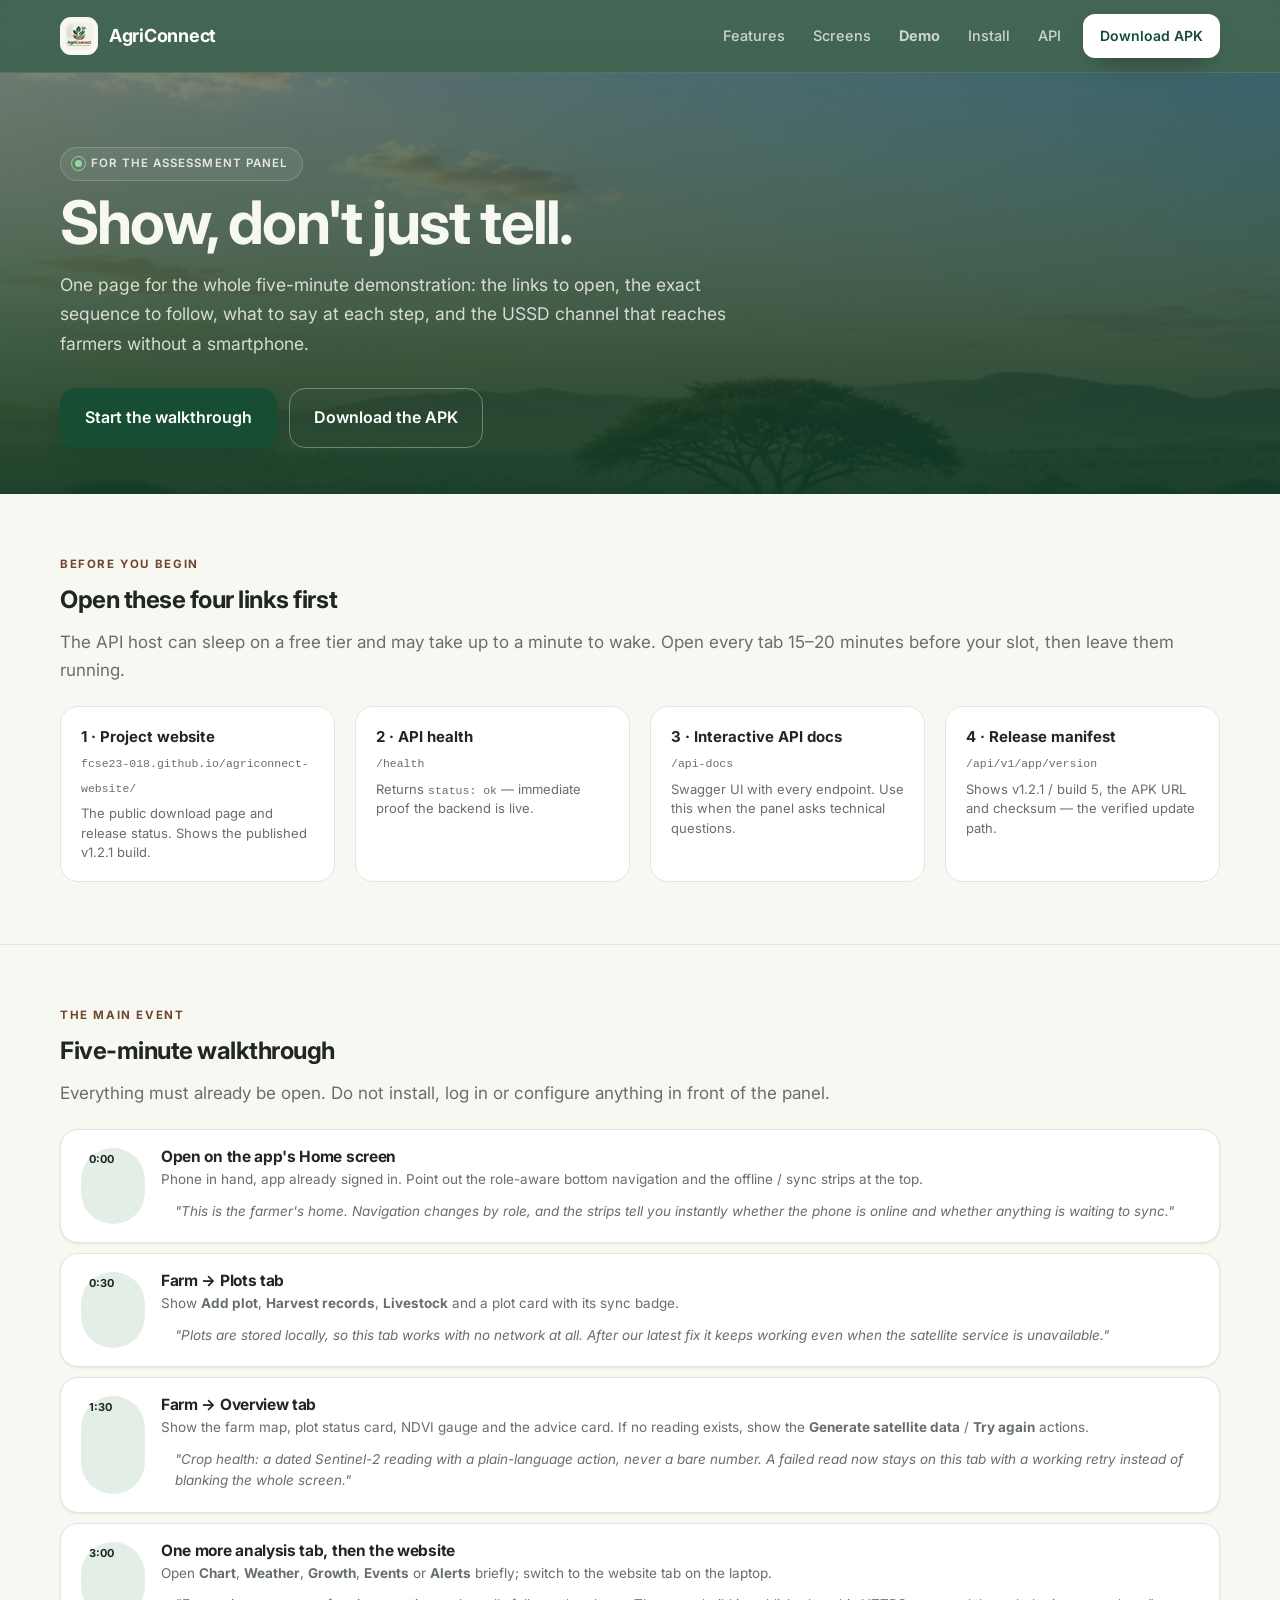
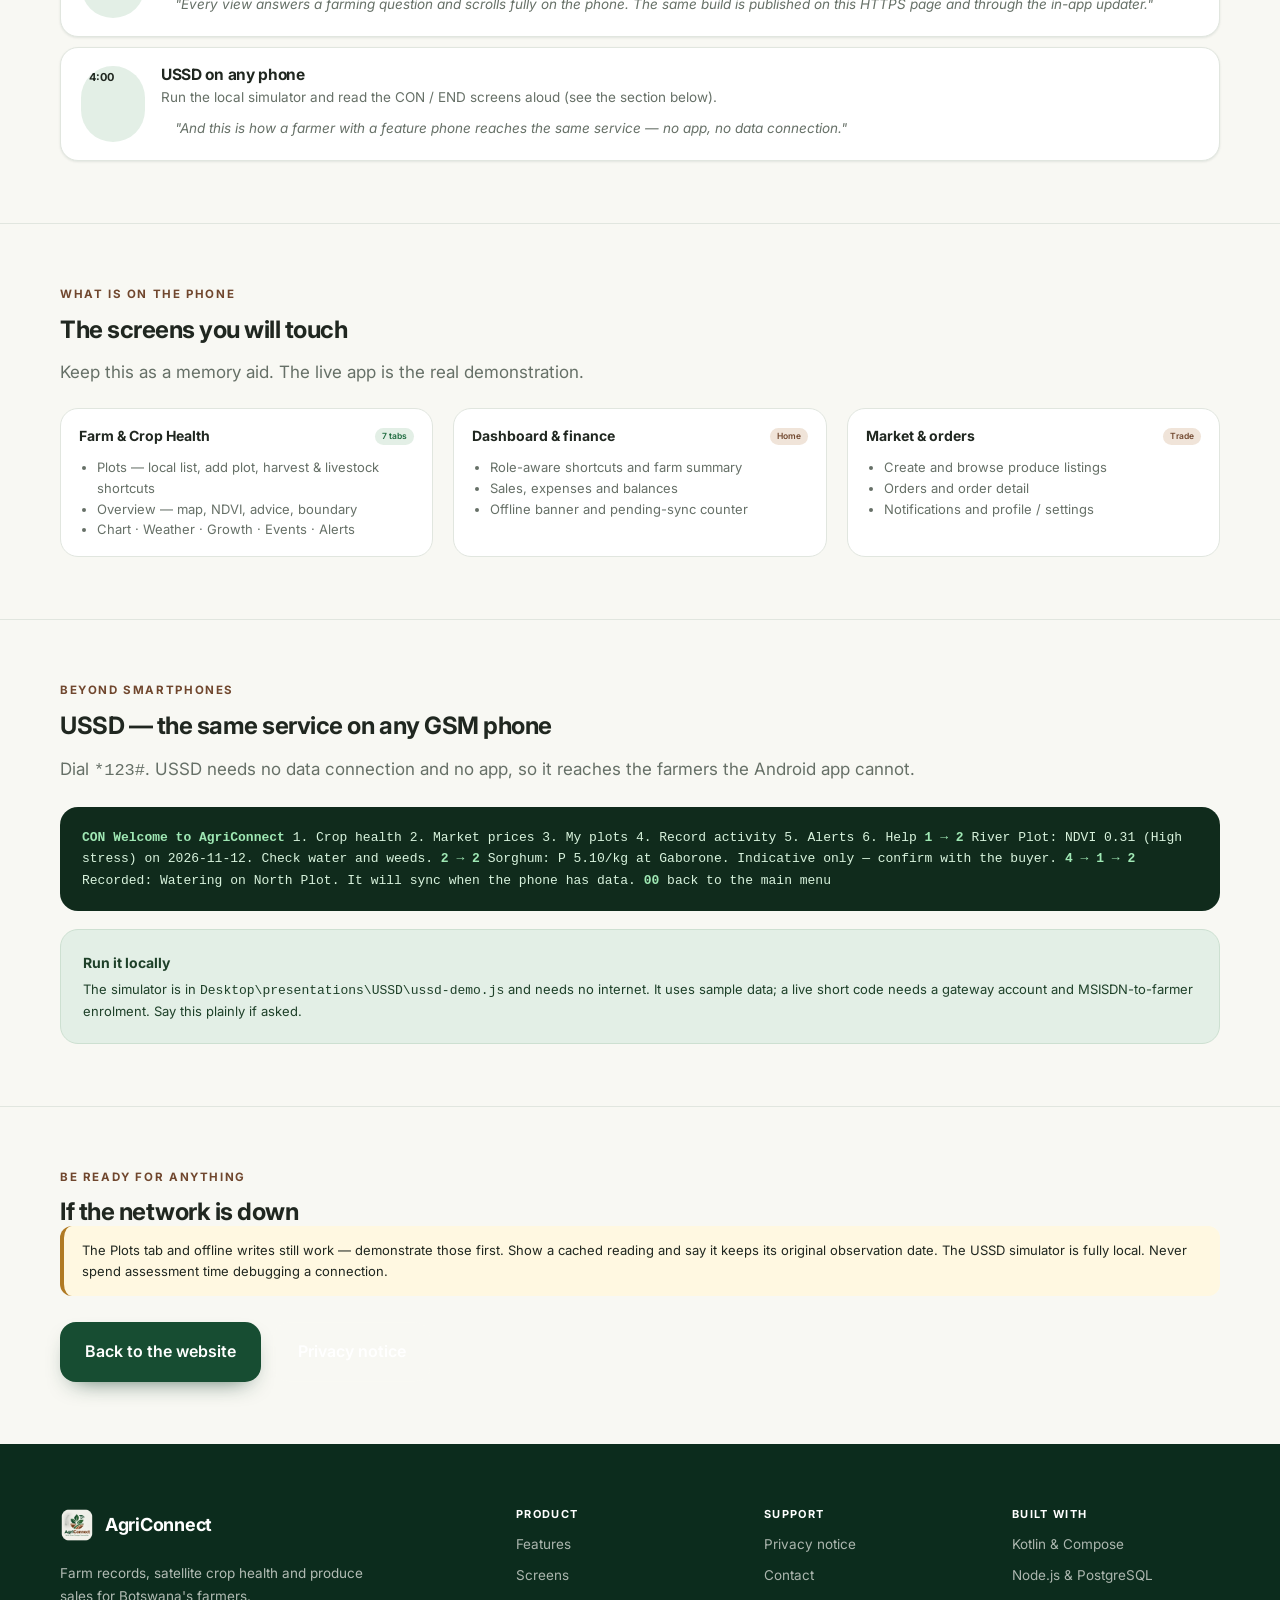
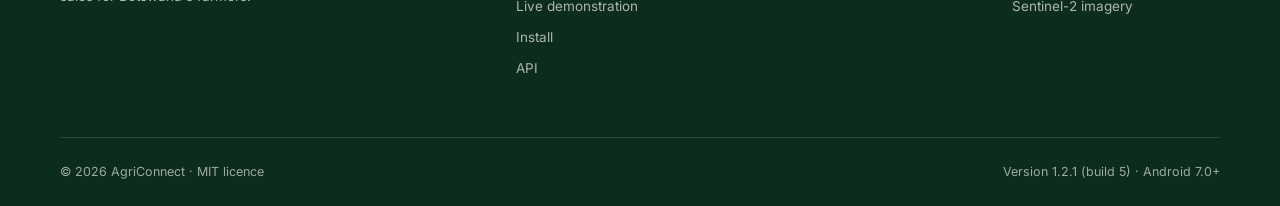
==== demo.html @ a0be6911 "Add scripted live demonstration page and link it from the site" ====
<!DOCTYPE html>
<html lang="en">
<head>
<meta charset="utf-8" />
<meta name="viewport" content="width=device-width, initial-scale=1" />
<title>AgriConnect — Live demonstration guide</title>
<meta name="description" content="A five-minute, scripted demonstration of AgriConnect: the Android app, the live API and the USSD channel for feature phones." />
<meta name="theme-color" content="#174D32" />
<meta name="color-scheme" content="light" />
<link rel="icon" href="assets/logo-mark.png" sizes="any" />
<link rel="apple-touch-icon" href="assets/logo-mark.png" />
<link rel="preconnect" href="https://fonts.googleapis.com" />
<link rel="preconnect" href="https://fonts.gstatic.com" crossorigin />
<link href="https://fonts.googleapis.com/css2?family=Inter:wght@400;500;600;700;800&display=swap" rel="stylesheet" />
<link rel="stylesheet" href="styles.css" />
<style>
  .demo-hero { padding: 74px 0 46px; position: relative; isolation: isolate; overflow: hidden; background: var(--deep); color: var(--warm); }
  .demo-hero::before { content:""; position:absolute; inset:0; z-index:-1; background: linear-gradient(180deg, rgba(11,38,25,.55), rgba(16,59,39,.94)), url("assets/auth-background.jpg") center 30% / cover no-repeat; }
  .demo-hero h1 { font-size: clamp(38px, 6vw, 60px); line-height: 1.05; letter-spacing: -.03em; margin: 10px 0 16px; color: var(--warm); }
  .demo-hero .lead { max-width: 720px; }
  .section { padding: 62px 0; }
  .section + .section { border-top: 1px solid var(--border); }
  .time { display:inline-block; min-width:64px; padding:3px 8px; border-radius:var(--pill); background:var(--green-container); color:var(--primary); font-size:11px; font-weight:700; }
  .demo-link { display:block; padding:18px 20px; border:1px solid var(--border); border-radius:18px; background:#fff; text-decoration:none; color:inherit; }
  .demo-link:hover { border-color:var(--primary); box-shadow:var(--shadow-card); }
  .demo-link strong { display:block; font-size:15px; color:var(--primary); }
  .demo-link code { font-size:11.5px; color:var(--muted); word-break:break-all; }
  .demo-link span { display:block; margin-top:6px; color:var(--muted); font-size:13px; line-height:1.5; }
  .phone-note { border:1px solid var(--border); border-radius:18px; background:#fff; padding:16px 18px; }
  .phone-note .top { display:flex; align-items:center; justify-content:space-between; gap:8px; margin-bottom:10px; }
  .phone-note .top strong { font-size:14px; }
  .phone-note ul { margin:0; padding-left:18px; color:var(--muted); font-size:13px; line-height:1.6; }
  .ussd { background:#102b1c; color:#d8f3dd; border-radius:18px; padding:20px 22px; font-family:ui-monospace,Consolas,monospace; font-size:13px; line-height:1.65; overflow-x:auto; }
  .ussd b { color:#9fe8b4; }
  .say { border-left:3px solid var(--primary); padding:2px 0 2px 14px; margin-top:8px; color:var(--muted); font-size:13.5px; font-style:italic; line-height:1.6; }
  .warn { border-left:4px solid var(--warning); background:#fff8e1; padding:14px 18px; border-radius:12px; font-size:13px; line-height:1.6; }
  @media (max-width: 760px) { .demo-hero { padding:48px 0 30px; } .section { padding:44px 0; } }
</style>
</head>
<body>

<!-- Header --------------------------------------------------------- -->
<header class="site-header" id="top">
  <div class="wrap nav-inner">
    <a class="brand" href="index.html" aria-label="AgriConnect home">
      <img src="assets/logo-mark.png" alt="" width="38" height="38" />
      <span>AgriConnect</span>
    </a>
    <nav class="nav-links" aria-label="Primary">
      <a href="index.html#features">Features</a>
      <a href="index.html#screens">Screens</a>
      <a href="demo.html" aria-current="page"><strong>Demo</strong></a>
      <a href="index.html#install">Install</a>
      <a href="index.html#api">API</a>
    </nav>
    <a class="btn btn-light btn-sm" href="assets/agriConnect-1.2.1.apk" download>Download APK</a>
  </div>
</header>

<main>
<!-- Hero ----------------------------------------------------------- -->
<section class="demo-hero">
  <div class="wrap">
    <p class="eyebrow"><span class="pulse-dot"></span> For the assessment panel</p>
    <h1>Show, don't just tell.</h1>
    <p class="lead">One page for the whole five-minute demonstration: the links to open, the exact
       sequence to follow, what to say at each step, and the USSD channel that reaches farmers
       without a smartphone.</p>
    <div class="hero-actions">
      <a class="btn btn-primary btn-lg" href="#walkthrough">Start the walkthrough</a>
      <a class="btn btn-ghost btn-lg" href="assets/agriConnect-1.2.1.apk" download>Download the APK</a>
    </div>
  </div>
</section>

<!-- Links ---------------------------------------------------------- -->
<section class="section" id="links">
  <div class="wrap">
    <p class="kicker">Before you begin</p>
    <h2>Open these four links first</h2>
    <p class="section-lead">The API host can sleep on a free tier and may take up to a minute to
       wake. Open every tab 15–20 minutes before your slot, then leave them running.</p>
    <div class="grid grid-3" style="grid-template-columns:repeat(auto-fit,minmax(240px,1fr));margin-top:22px">
      <a class="demo-link" href="index.html">
        <strong>1 · Project website</strong>
        <code>fcse23-018.github.io/agriconnect-website/</code>
        <span>The public download page and release status. Shows the published v1.2.1 build.</span>
      </a>
      <a class="demo-link" href="https://agriconnect-api-f55x.onrender.com/health" target="_blank" rel="noopener">
        <strong>2 · API health</strong>
        <code>/health</code>
        <span>Returns <code>status: ok</code> — immediate proof the backend is live.</span>
      </a>
      <a class="demo-link" href="https://agriconnect-api-f55x.onrender.com/api-docs" target="_blank" rel="noopener">
        <strong>3 · Interactive API docs</strong>
        <code>/api-docs</code>
        <span>Swagger UI with every endpoint. Use this when the panel asks technical questions.</span>
      </a>
      <a class="demo-link" href="https://agriconnect-api-f55x.onrender.com/api/v1/app/version" target="_blank" rel="noopener">
        <strong>4 · Release manifest</strong>
        <code>/api/v1/app/version</code>
        <span>Shows v1.2.1 / build 5, the APK URL and checksum — the verified update path.</span>
      </a>
    </div>
  </div>
</section>

<!-- Walkthrough ---------------------------------------------------- -->
<section class="section" id="walkthrough">
  <div class="wrap">
    <p class="kicker">The main event</p>
    <h2>Five-minute walkthrough</h2>
    <p class="section-lead">Everything must already be open. Do not install, log in or configure
       anything in front of the panel.</p>
    <ol class="steps" style="margin-top:22px">
      <li><span class="time">0:00</span>
        <div><h3>Open on the app's Home screen</h3>
          <p>Phone in hand, app already signed in. Point out the role-aware bottom navigation and the offline / sync strips at the top.</p>
          <div class="say">"This is the farmer's home. Navigation changes by role, and the strips tell you instantly whether the phone is online and whether anything is waiting to sync."</div>
        </div>
      </li>
      <li><span class="time">0:30</span>
        <div><h3>Farm → Plots tab</h3>
          <p>Show <b>Add plot</b>, <b>Harvest records</b>, <b>Livestock</b> and a plot card with its sync badge.</p>
          <div class="say">"Plots are stored locally, so this tab works with no network at all. After our latest fix it keeps working even when the satellite service is unavailable."</div>
        </div>
      </li>
      <li><span class="time">1:30</span>
        <div><h3>Farm → Overview tab</h3>
          <p>Show the farm map, plot status card, NDVI gauge and the advice card. If no reading exists, show the <b>Generate satellite data</b> / <b>Try again</b> actions.</p>
          <div class="say">"Crop health: a dated Sentinel-2 reading with a plain-language action, never a bare number. A failed read now stays on this tab with a working retry instead of blanking the whole screen."</div>
        </div>
      </li>
      <li><span class="time">3:00</span>
        <div><h3>One more analysis tab, then the website</h3>
          <p>Open <b>Chart</b>, <b>Weather</b>, <b>Growth</b>, <b>Events</b> or <b>Alerts</b> briefly; switch to the website tab on the laptop.</p>
          <div class="say">"Every view answers a farming question and scrolls fully on the phone. The same build is published on this HTTPS page and through the in-app updater."</div>
        </div>
      </li>
      <li><span class="time">4:00</span>
        <div><h3>USSD on any phone</h3>
          <p>Run the local simulator and read the CON / END screens aloud (see the section below).</p>
          <div class="say">"And this is how a farmer with a feature phone reaches the same service — no app, no data connection."</div>
        </div>
      </li>
    </ol>
  </div>
</section>

<!-- Screens -------------------------------------------------------- -->
<section class="section" id="screens">
  <div class="wrap">
    <p class="kicker">What is on the phone</p>
    <h2>The screens you will touch</h2>
    <p class="section-lead">Keep this as a memory aid. The live app is the real demonstration.</p>
    <div class="grid grid-3" style="margin-top:22px">
      <div class="phone-note">
        <div class="top"><strong>Farm &amp; Crop Health</strong><span class="pill pill-good">7 tabs</span></div>
        <ul><li>Plots — local list, add plot, harvest &amp; livestock shortcuts</li><li>Overview — map, NDVI, advice, boundary</li><li>Chart · Weather · Growth · Events · Alerts</li></ul>
      </div>
      <div class="phone-note">
        <div class="top"><strong>Dashboard &amp; finance</strong><span class="pill pill-soft">Home</span></div>
        <ul><li>Role-aware shortcuts and farm summary</li><li>Sales, expenses and balances</li><li>Offline banner and pending-sync counter</li></ul>
      </div>
      <div class="phone-note">
        <div class="top"><strong>Market &amp; orders</strong><span class="pill pill-soft">Trade</span></div>
        <ul><li>Create and browse produce listings</li><li>Orders and order detail</li><li>Notifications and profile / settings</li></ul>
      </div>
    </div>
  </div>
</section>

<!-- USSD ----------------------------------------------------------- -->
<section class="section" id="ussd">
  <div class="wrap">
    <p class="kicker">Beyond smartphones</p>
    <h2>USSD — the same service on any GSM phone</h2>
    <p class="section-lead">Dial <code>*123#</code>. USSD needs no data connection and no app, so it
       reaches the farmers the Android app cannot.</p>
    <div class="ussd" style="margin-top:22px">
<b>CON Welcome to AgriConnect</b>
1. Crop health
2. Market prices
3. My plots
4. Record activity
5. Alerts
6. Help

<b>1 → 2</b>   River Plot: NDVI 0.31 (High stress) on 2026-11-12. Check water and weeds.
<b>2 → 2</b>   Sorghum: P 5.10/kg at Gaborone. Indicative only — confirm with the buyer.
<b>4 → 1 → 2</b> Recorded: Watering on North Plot. It will sync when the phone has data.
<b>00</b>      back to the main menu
    </div>
    <div class="notice" style="margin-top:18px">
      <div><strong>Run it locally</strong>
        <p>The simulator is in <code>Desktop\presentations\USSD\ussd-demo.js</code> and needs no
           internet. It uses sample data; a live short code needs a gateway account and
           MSISDN-to-farmer enrolment. Say this plainly if asked.</p>
      </div>
    </div>
  </div>
</section>

<!-- Fallback ------------------------------------------------------- -->
<section class="section" id="fallback">
  <div class="wrap">
    <p class="kicker">Be ready for anything</p>
    <h2>If the network is down</h2>
    <div class="warn">
      The Plots tab and offline writes still work — demonstrate those first. Show a cached reading
      and say it keeps its original observation date. The USSD simulator is fully local. Never spend
      assessment time debugging a connection.
    </div>
    <div class="hero-actions" style="margin-top:26px">
      <a class="btn btn-primary btn-lg" href="index.html">Back to the website</a>
      <a class="btn btn-ghost btn-lg" href="privacy.html">Privacy notice</a>
    </div>
  </div>
</section>
</main>

<!-- Footer --------------------------------------------------------- -->
<footer class="site-footer" id="footer">
  <div class="wrap footer-grid">
    <div class="footer-brand">
      <a class="brand" href="index.html">
        <img src="assets/logo-mark.png" alt="" width="40" height="40" />
        <span>AgriConnect</span>
      </a>
      <p>Farm records, satellite crop health and produce sales for Botswana's farmers.</p>
    </div>
    <div class="footer-col">
      <h3>Product</h3>
      <a href="index.html#features">Features</a>
      <a href="index.html#screens">Screens</a>
      <a href="demo.html">Live demonstration</a>
      <a href="index.html#install">Install</a>
      <a href="index.html#api">API</a>
    </div>
    <div class="footer-col">
      <h3>Support</h3>
      <a href="privacy.html">Privacy notice</a>
      <a href="mailto:privacy@agriconnect.bw">Contact</a>
    </div>
    <div class="footer-col">
      <h3>Built with</h3>
      <span>Kotlin &amp; Compose</span>
      <span>Node.js &amp; PostgreSQL</span>
      <span>Sentinel-2 imagery</span>
    </div>
  </div>
  <div class="wrap footer-base">
    <p>© <span data-year>2026</span> AgriConnect · MIT licence</p>
    <p>Version 1.2.1 (build 5) · Android 7.0+</p>
  </div>
</footer>

<script src="script.js" defer></script>
</body>
</html>
---- styles.css ----
/* ==========================================================================
   AgriConnect — download site
   Design tokens are taken verbatim from the app's design system:
   docs/01-DESIGN-SYSTEM.md + android/app/src/main/java/bw/agriconnect/ui/theme
   ========================================================================== */

:root {
  /* Core palette */
  --forest: #174D32;
  --deep: #103B27;
  --agri: #3F7852;
  --soil: #A66A3F;
  --dark-brown: #70472E;
  --warm: #F8F8F3;
  --white: #FFFFFF;
  --text: #202720;
  --muted: #667067;
  --border: #E1E6DF;

  /* Extended semantic tokens */
  --green-container: #E3EFE6;
  --brown-container: #F0E4D9;
  --success: #2E7D4F;
  --warning: #B07A24;
  --error: #B3261E;
  --info: #2A5C8A;
  --disabled-bg: #EDF1EC;
  --disabled-text: #A3ACA4;

  /* Shape */
  --r-xs: 6px;
  --r-sm: 10px;
  --r-md: 14px;
  --r-lg: 20px;
  --r-xl: 28px;
  --pill: 999px;

  /* Elevation */
  --shadow-card: 0 1px 3px rgba(16, 59, 39, .06), 0 1px 2px rgba(16, 59, 39, .04);
  --shadow-lift: 0 18px 34px -22px rgba(16, 59, 39, .38);

  --font: 'Inter', -apple-system, BlinkMacSystemFont, 'Segoe UI', Roboto, Helvetica, Arial, sans-serif;
  --wrap: 1160px;
}

* { box-sizing: border-box; }

html {
  scroll-behavior: smooth;
  -webkit-text-size-adjust: 100%;
}

body {
  margin: 0;
  background: var(--warm);
  color: var(--text);
  font-family: var(--font);
  font-size: 16px;
  line-height: 1.55;
  font-feature-settings: "kern" 1;
  -webkit-font-smoothing: antialiased;
  overflow-x: hidden;
}

h1, h2, h3 { margin: 0; line-height: 1.15; letter-spacing: -.02em; }
p { margin: 0; }
img { display: block; max-width: 100%; }
a { color: var(--forest); }

[id] { scroll-margin-top: 92px; }

.wrap {
  width: min(100% - 40px, var(--wrap));
  margin-inline: auto;
}

.sprite { position: absolute; width: 0; height: 0; overflow: hidden; }

.i {
  width: 20px;
  height: 20px;
  flex: none;
  fill: none;
  stroke: currentColor;
  stroke-width: 1.8;
  stroke-linecap: round;
  stroke-linejoin: round;
}

.muted { color: var(--muted); }

/* --------------------------------------------------------------------------
   Buttons
   -------------------------------------------------------------------------- */
.btn {
  display: inline-flex;
  align-items: center;
  justify-content: center;
  gap: 10px;
  border: 1px solid transparent;
  border-radius: var(--r-md);
  font-family: inherit;
  font-weight: 600;
  font-size: 15px;
  line-height: 1.2;
  text-decoration: none;
  cursor: pointer;
  white-space: nowrap;
  transition: background .16s ease, border-color .16s ease, box-shadow .16s ease, transform .12s ease;
}
.btn:active { transform: translateY(1px); }
.btn:focus-visible { outline: 3px solid rgba(63, 120, 82, .45); outline-offset: 2px; }

.btn-sm { height: 44px; padding: 0 16px; font-size: 14px; border-radius: 12px; }
.btn-sm .i { width: 17px; height: 17px; }

.btn-lg { min-height: 60px; padding: 0 24px; border-radius: 16px; font-size: 16px; }

.btn-primary { background: var(--forest); color: #fff; box-shadow: 0 10px 24px -14px rgba(16, 59, 39, .9); }
.btn-primary:hover { background: var(--deep); }

.btn-light { background: #fff; color: var(--forest); box-shadow: 0 12px 26px -14px rgba(0, 0, 0, .55); }
.btn-light:hover { background: var(--green-container); }

.btn-ghost { background: transparent; color: #fff; border-color: rgba(248, 248, 243, .34); }
.btn-ghost:hover { background: rgba(248, 248, 243, .1); border-color: rgba(248, 248, 243, .6); }

.btn-stack { display: flex; flex-direction: column; align-items: flex-start; gap: 1px; line-height: 1.2; text-align: left; }
.btn-stack small { font-size: 11.5px; font-weight: 500; opacity: .72; }

/* --------------------------------------------------------------------------
   Header
   -------------------------------------------------------------------------- */
.site-header {
  position: sticky;
  top: 0;
  z-index: 60;
  background: rgba(16, 59, 39, .78);
  border-bottom: 1px solid rgba(248, 248, 243, .1);
  backdrop-filter: blur(16px) saturate(150%);
  -webkit-backdrop-filter: blur(16px) saturate(150%);
  transition: background .2s ease, box-shadow .2s ease;
}
.site-header.scrolled {
  background: rgba(12, 44, 29, .97);
  box-shadow: 0 10px 30px -18px rgba(0, 0, 0, .7);
}

.nav-inner { display: flex; align-items: center; gap: 22px; height: 72px; }

.brand {
  display: inline-flex;
  align-items: center;
  gap: 11px;
  color: #fff;
  font-size: 18px;
  font-weight: 700;
  letter-spacing: -.015em;
  text-decoration: none;
}
.brand img {
  width: 38px;
  height: 38px;
  padding: 3px;
  border-radius: 11px;
  background: var(--warm);
  object-fit: contain;
}

.nav-links { display: flex; gap: 28px; margin-left: auto; }
.nav-links a {
  position: relative;
  color: rgba(248, 248, 243, .76);
  font-size: 14.5px;
  font-weight: 500;
  text-decoration: none;
  transition: color .15s ease;
}
.nav-links a:hover { color: #fff; }
.nav-links a::after {
  content: "";
  position: absolute;
  left: 0;
  right: 0;
  bottom: -7px;
  height: 2px;
  border-radius: 2px;
  background: #A7D8B4;
  transform: scaleX(0);
  transform-origin: left;
  transition: transform .22s ease;
}
.nav-links a:hover::after { transform: scaleX(1); }

/* --------------------------------------------------------------------------
   Hero
   -------------------------------------------------------------------------- */
.hero {
  position: relative;
  isolation: isolate;
  overflow: hidden;
  padding: 56px 0 0;
  background: var(--deep);
  color: var(--warm);
}
.hero-bg {
  position: absolute;
  inset: 0;
  z-index: -1;
  background:
    linear-gradient(180deg, rgba(11, 38, 25, .55) 0%, rgba(16, 59, 39, .9) 58%, #103B27 100%),
    radial-gradient(760px 460px at 82% 4%, rgba(63, 120, 82, .62), transparent 68%),
    url("assets/auth-background.jpg") center 30% / cover no-repeat;
}
.hero-bg::after {
  content: "";
  position: absolute;
  inset: 0;
  background: radial-gradient(900px 500px at 12% 90%, rgba(166, 106, 63, .2), transparent 62%);
}

.hero-grid {
  display: grid;
  grid-template-columns: 1.02fr .98fr;
  gap: 48px;
  align-items: center;
  padding: 24px 0 40px;
}

.eyebrow {
  display: inline-flex;
  align-items: center;
  gap: 9px;
  padding: 7px 14px;
  border: 1px solid rgba(248, 248, 243, .18);
  border-radius: var(--pill);
  background: rgba(248, 248, 243, .07);
  color: rgba(248, 248, 243, .88);
  font-size: 11.5px;
  font-weight: 600;
  letter-spacing: .09em;
  text-transform: uppercase;
}
.pulse-dot {
  position: relative;
  width: 7px;
  height: 7px;
  border-radius: 50%;
  background: #8FD8A3;
}
.pulse-dot::after {
  content: "";
  position: absolute;
  inset: -4px;
  border-radius: 50%;
  border: 1px solid #8FD8A3;
  animation: pulse 2.4s ease-out infinite;
}
@keyframes pulse {
  0% { transform: scale(.6); opacity: .9; }
  70% { transform: scale(1.5); opacity: 0; }
  100% { opacity: 0; }
}

.hero h1 {
  margin: 22px 0 20px;
  font-size: clamp(46px, 6.2vw, 82px);
  font-weight: 800;
  line-height: .98;
  letter-spacing: -.038em;
}
.hero h1 .accent {
  color: #EAF3E6;
  background-image: linear-gradient(transparent 70%, rgba(166, 106, 63, .8) 70%);
  background-repeat: no-repeat;
  background-size: 100% .52em;
  background-position: 0 88%;
  padding-right: 2px;
}

.lead {
  max-width: 46ch;
  color: rgba(248, 248, 243, .82);
  font-size: 17.5px;
  line-height: 1.68;
}

.hero-actions { display: flex; flex-wrap: wrap; gap: 12px; margin-top: 30px; }

.hero-meta {
  display: flex;
  flex-wrap: wrap;
  gap: 8px 22px;
  margin: 26px 0 0;
  padding: 0;
  list-style: none;
  font-size: 13.5px;
  color: rgba(248, 248, 243, .68);
}
.hero-meta li { display: inline-flex; align-items: center; gap: 7px; }
.hero-meta .i { width: 15px; height: 15px; color: #A7D8B4; stroke-width: 2.4; }

/* Hero phone + floating cards */
.hero-visual {
  position: relative;
  display: grid;
  place-items: center;
  min-height: 620px;
}
.halo {
  position: absolute;
  width: 540px;
  height: 540px;
  border-radius: 50%;
  background: radial-gradient(circle, rgba(120, 190, 145, .32), rgba(23, 77, 50, 0) 68%);
  filter: blur(4px);
}

.float-card {
  position: absolute;
  display: flex;
  align-items: center;
  gap: 10px;
  padding: 11px 14px;
  border: 1px solid rgba(248, 248, 243, .16);
  border-radius: 16px;
  background: rgba(248, 248, 243, .96);
  color: var(--text);
  box-shadow: 0 22px 40px -22px rgba(0, 0, 0, .7);
  animation: floatIn .9s .35s cubic-bezier(.2, .7, .3, 1) both;
}
.float-card strong { display: block; font-size: 12.5px; font-weight: 700; }
.float-card span:not(.fc-icon) { display: block; font-size: 10.5px; color: var(--muted); }
.fc-icon {
  display: grid;
  place-items: center;
  width: 32px;
  height: 32px;
  border-radius: 10px;
  background: var(--green-container);
  color: var(--forest);
}
.fc-icon.brown { background: var(--brown-container); color: var(--dark-brown); }
.fc-icon .i { width: 17px; height: 17px; }

.float-a { left: -44px; top: 150px; }
.float-b { right: -44px; bottom: 160px; }

@keyframes floatIn {
  from { opacity: 0; transform: translateY(14px) scale(.97); }
  to { opacity: 1; transform: none; }
}

/* Trust bar */
.trustbar {
  display: flex;
  flex-wrap: wrap;
  gap: 14px 40px;
  margin: 0;
  padding: 26px 0 34px;
  border-top: 1px solid rgba(248, 248, 243, .12);
  list-style: none;
  color: rgba(248, 248, 243, .72);
  font-size: 13.5px;
}
.trustbar li { display: inline-flex; align-items: center; gap: 9px; }
.trustbar .i { width: 17px; height: 17px; color: #9BCBAA; }

/* --------------------------------------------------------------------------
   Phone mockups
   -------------------------------------------------------------------------- */
.phone {
  position: relative;
  width: 302px;
  filter: drop-shadow(0 34px 54px rgba(3, 18, 11, .5));
  animation: floatIn 1s cubic-bezier(.2, .7, .3, 1) both;
}
.phone-hero { transform: rotate(-3deg); }

.phone-frame {
  padding: 9px;
  border: 1px solid rgba(248, 248, 243, .16);
  border-radius: 44px;
  background: linear-gradient(160deg, #16351F, #0A1D12);
}

.phone-screen {
  display: flex;
  flex-direction: column;
  height: 600px;
  overflow: hidden;
  border-radius: 36px;
  background: var(--warm);
  color: var(--text);
}

.sb {
  display: flex;
  align-items: center;
  justify-content: space-between;
  padding: 9px 16px 3px;
  font-size: 10.5px;
  font-weight: 600;
  font-variant-numeric: tabular-nums;
}
.sb-icons { display: inline-flex; align-items: center; gap: 5px; }
.sb-icons .i { width: 12px; height: 12px; stroke-width: 2.2; }
.battery {
  position: relative;
  width: 18px;
  height: 9px;
  border: 1.2px solid currentColor;
  border-radius: 2.5px;
  opacity: .85;
}
.battery::before {
  content: "";
  position: absolute;
  inset: 1.2px 4px 1.2px 1.2px;
  border-radius: 1px;
  background: currentColor;
}

.appbar {
  display: flex;
  align-items: center;
  gap: 8px;
  padding: 6px 12px 10px;
}
.appbar-logo {
  width: 24px;
  height: 24px;
  padding: 1.5px;
  border-radius: 7px;
  background: #fff;
  object-fit: contain;
}
.appbar-title {
  flex: 1;
  font-size: 13.5px;
  font-weight: 700;
  letter-spacing: -.012em;
}
.appbar-action {
  position: relative;
  display: grid;
  place-items: center;
  width: 24px;
  height: 24px;
  color: var(--muted);
}
.appbar-action .i { width: 16px; height: 16px; }
.dot {
  position: absolute;
  top: 2px;
  right: 1px;
  width: 6px;
  height: 6px;
  border: 1.5px solid var(--warm);
  border-radius: 50%;
  background: var(--error);
}

.screen-body {
  display: flex;
  flex: 1;
  flex-direction: column;
  gap: 10px;
  min-height: 0;
  padding: 4px 12px 12px;
  overflow: hidden;
}

.hello { display: flex; align-items: center; justify-content: space-between; gap: 8px; }
.hello-hi { font-size: 15px; font-weight: 700; letter-spacing: -.02em; }
.hello-sub { margin-top: 1px; font-size: 10px; color: var(--muted); }
.avatar {
  display: grid;
  place-items: center;
  width: 30px;
  height: 30px;
  border-radius: 50%;
  background: var(--green-container);
  color: var(--forest);
  font-size: 11px;
  font-weight: 700;
}

.tiles { display: grid; grid-template-columns: 1fr 1fr; gap: 8px; }
.tile {
  display: flex;
  flex-direction: column;
  gap: 2px;
  padding: 9px 10px;
  border: 1px solid var(--border);
  border-radius: var(--r-md);
  background: #fff;
  box-shadow: var(--shadow-card);
}
.tile-label {
  color: var(--muted);
  font-size: 8px;
  font-weight: 600;
  letter-spacing: .06em;
  text-transform: uppercase;
}
.tile-value {
  color: var(--forest);
  font-size: 15px;
  font-weight: 700;
  font-variant-numeric: tabular-nums;
  letter-spacing: -.02em;
}
.tile-delta { font-size: 8.5px; color: var(--muted); }
.tile-delta.up { color: var(--success); font-weight: 600; }

.card {
  padding: 10px 11px;
  border: 1px solid var(--border);
  border-radius: 16px;
  background: #fff;
  box-shadow: var(--shadow-card);
}
.card-head { display: flex; align-items: center; justify-content: space-between; gap: 8px; }
.card-title { font-size: 10.5px; font-weight: 600; letter-spacing: -.01em; }

.pill {
  display: inline-flex;
  align-items: center;
  padding: 2px 7px;
  border-radius: var(--pill);
  font-size: 8.5px;
  font-weight: 600;
  white-space: nowrap;
}
.pill-good { background: var(--green-container); color: #1F6B40; }
.pill-soft { background: var(--brown-container); color: var(--dark-brown); }

.ndvi-row { display: flex; align-items: baseline; gap: 9px; margin-top: 5px; }
.ndvi-value {
  color: var(--forest);
  font-size: 25px;
  font-weight: 800;
  font-variant-numeric: tabular-nums;
  letter-spacing: -.035em;
}
.ndvi-meta { display: flex; flex-direction: column; font-size: 8.5px; }
.ndvi-meta .muted { font-size: 8px; }

.bars { display: flex; align-items: flex-end; gap: 2.5px; height: 34px; margin-top: 8px; }
.bars i {
  flex: 1;
  height: var(--h);
  border-radius: 2px 2px 0 0;
  background: linear-gradient(180deg, #4E8A63, var(--success));
  opacity: .8;
}
.bars i:nth-last-child(-n+3) { opacity: 1; }

.syncrow { display: flex; align-items: center; gap: 8px; padding: 8px 10px; }
.syncrow .i { width: 16px; height: 16px; }
.syncrow .good { color: var(--success); }
.syncrow div { display: flex; flex-direction: column; line-height: 1.3; }
.syncrow strong { font-size: 9.5px; font-weight: 600; }
.syncrow span { font-size: 8.5px; color: var(--muted); }

.tabbar {
  display: flex;
  justify-content: space-around;
  margin-top: auto;
  padding: 7px 4px 9px;
  border-top: 1px solid var(--border);
  background: #fff;
}
.tab {
  display: flex;
  flex-direction: column;
  align-items: center;
  gap: 2px;
  font-size: 8px;
  font-weight: 500;
  color: var(--muted);
}
.tab .i { width: 15px; height: 15px; }
.tab.active { color: var(--forest); font-weight: 700; }

.chips { display: flex; flex-wrap: wrap; gap: 5px; }
.chip {
  padding: 3px 8px;
  border: 1px solid var(--border);
  border-radius: var(--pill);
  background: #fff;
  color: var(--muted);
  font-size: 8.5px;
  font-weight: 500;
}
.chip.active { border-color: var(--forest); background: var(--forest); color: #fff; font-weight: 600; }

.map {
  position: relative;
  overflow: hidden;
  border: 1px solid var(--border);
  border-radius: 12px;
}
.map svg { display: block; width: 100%; height: auto; }
.map-tag {
  position: absolute;
  bottom: 6px;
  left: 6px;
  padding: 3px 6px;
  border-radius: 6px;
  background: rgba(16, 59, 39, .84);
  color: #fff;
  font-size: 7.5px;
  font-weight: 500;
}

.legend { display: flex; gap: 11px; font-size: 8px; color: var(--muted); }
.legend span { display: inline-flex; align-items: center; gap: 4px; }
.lg { width: 7px; height: 7px; border-radius: 2px; flex: none; }
.lg.good { background: var(--success); }
.lg.warn { background: var(--warning); }
.lg.bad { background: var(--error); }
.lg.brown { background: #C9A982; }

.alert {
  display: flex;
  align-items: flex-start;
  gap: 7px;
  padding: 8px 9px;
  border-color: #EADFCB;
  background: #FDF6E7;
}
.alert .i { width: 14px; height: 14px; color: var(--warning); margin-top: 1px; }
.alert div { display: flex; flex-direction: column; line-height: 1.3; }
.alert strong { font-size: 9px; color: #6B4A12; }
.alert span { font-size: 8px; color: #8A6A2E; }

.spark .sparkline { display: block; width: 100%; height: auto; margin-top: 4px; }

.listing {
  display: flex;
  gap: 9px;
  padding: 8px;
  border: 1px solid var(--border);
  border-radius: 14px;
  background: #fff;
  box-shadow: var(--shadow-card);
}
.thumb {
  display: grid;
  place-items: center;
  width: 46px;
  height: 46px;
  flex: none;
  border-radius: 10px;
  color: rgba(255, 255, 255, .9);
}
.thumb .i { width: 19px; height: 19px; }
.thumb-maize { background: linear-gradient(140deg, #D9B45E, #A66A3F); }
.thumb-cattle { background: linear-gradient(140deg, #8A6A52, #4B3426); }
.thumb-beans { background: linear-gradient(140deg, #6E9A5F, #174D32); }
.listing-body { display: flex; flex: 1; flex-direction: column; min-width: 0; }
.listing-body strong { font-size: 10px; font-weight: 700; letter-spacing: -.01em; }
.listing-body .muted { font-size: 8px; white-space: nowrap; overflow: hidden; text-overflow: ellipsis; }
.listing-foot { display: flex; align-items: center; justify-content: space-between; gap: 6px; margin-top: auto; }
.price { font-size: 10.5px; font-weight: 700; color: var(--forest); font-variant-numeric: tabular-nums; }

.segmented { display: flex; gap: 2px; padding: 3px; border-radius: 10px; background: var(--disabled-bg); }
.seg { flex: 1; padding: 4px; border-radius: 7px; text-align: center; font-size: 8.5px; color: var(--muted); }
.seg.active { background: #fff; color: var(--forest); font-weight: 600; box-shadow: 0 1px 2px rgba(16, 59, 39, .12); }

.big-stat { display: flex; flex-direction: column; align-items: flex-start; gap: 3px; }
.big-stat .muted { font-size: 8.5px; font-weight: 500; }
.big-value {
  color: var(--forest);
  font-size: 26px;
  font-weight: 800;
  font-variant-numeric: tabular-nums;
  letter-spacing: -.04em;
}
.big-stat .pill { margin-top: 1px; }

.chartcard { padding-bottom: 8px; }
.chart { display: flex; align-items: flex-end; gap: 7px; height: 74px; margin: 9px 0 6px; }
.col { display: flex; flex: 1; align-items: flex-end; gap: 2px; height: 100%; }
.col i { flex: 1; height: var(--h); border-radius: 3px 3px 0 0; }
.col .in { background: var(--agri); }
.col .out { background: #D5BCA4; }
.chart-legend { display: flex; gap: 10px; font-size: 7.5px; color: var(--muted); }
.chart-legend span { display: inline-flex; align-items: center; gap: 4px; }

.ledger {
  display: flex;
  flex-direction: column;
  gap: 5px;
  padding: 8px 10px;
  border: 1px solid var(--border);
  border-radius: 14px;
  background: #fff;
  box-shadow: var(--shadow-card);
}
.ledger-row { display: flex; align-items: center; justify-content: space-between; font-size: 9px; }
.ledger-row span { display: inline-flex; align-items: center; gap: 5px; color: var(--muted); }
.ledger-row strong { font-size: 9.5px; font-variant-numeric: tabular-nums; }
.ledger-row.total { padding-top: 5px; border-top: 1px solid var(--border); }
.ledger-row.total span { color: var(--text); font-weight: 600; }
.ledger-row.total strong { color: var(--forest); font-size: 11px; }

/* --------------------------------------------------------------------------
   Sections
   -------------------------------------------------------------------------- */
.section { padding: 96px 0; }
.section-tint { background: #F1F4EC; }

.section-head { max-width: 720px; margin: 0 auto 52px; text-align: center; }
.kicker {
  margin-bottom: 12px;
  color: var(--dark-brown);
  font-size: 11.5px;
  font-weight: 700;
  letter-spacing: .14em;
  text-transform: uppercase;
}
.section-head h2 { font-size: clamp(30px, 3.6vw, 42px); font-weight: 800; letter-spacing: -.03em; }
.section-lead { margin-top: 15px; color: var(--muted); font-size: 17px; line-height: 1.65; }

.grid { display: grid; gap: 20px; }
.grid-3 { grid-template-columns: repeat(3, 1fr); }

.feature {
  padding: 26px 24px 24px;
  border: 1px solid var(--border);
  border-radius: var(--r-lg);
  background: #fff;
  box-shadow: var(--shadow-card);
  transition: transform .2s ease, box-shadow .2s ease, border-color .2s ease;
}
.feature:hover { transform: translateY(-3px); border-color: #CBDAC8; box-shadow: var(--shadow-lift); }
.f-icon {
  display: grid;
  place-items: center;
  width: 46px;
  height: 46px;
  margin-bottom: 18px;
  border-radius: var(--r-md);
  background: var(--green-container);
  color: var(--forest);
}
.f-icon .i { width: 22px; height: 22px; }
.feature h3 { font-size: 18px; font-weight: 700; }
.feature p { margin-top: 8px; color: var(--muted); font-size: 14.5px; line-height: 1.65; }
.f-list { display: flex; flex-wrap: wrap; gap: 6px; margin: 16px 0 0; padding: 0; list-style: none; }
.f-list li {
  padding: 4px 9px;
  border: 1px solid var(--border);
  border-radius: var(--pill);
  background: var(--warm);
  color: #4C564D;
  font-size: 11.5px;
  font-weight: 500;
}

/* Screens */
.screens-row {
  display: grid;
  grid-template-columns: repeat(3, 1fr);
  gap: 28px;
  place-items: center;
  margin-top: 8px;
}
.screen-item { display: flex; flex-direction: column; align-items: center; gap: 24px; margin: 0; text-align: center; }
.screen-item .phone { width: 262px; }
.screen-item .phone-frame { padding: 8px; border-color: #DDE4D8; border-radius: 40px; background: linear-gradient(160deg, #1B3D28, #0B2115); }
.screen-item .phone-screen { height: 528px; border-radius: 33px; }
.screen-item figcaption h3 { font-size: 17px; font-weight: 700; }
.screen-item figcaption p { margin-top: 6px; max-width: 28ch; color: var(--muted); font-size: 13.5px; line-height: 1.6; }

/* Stats band */
.stats-section { padding: 68px 0; background: var(--deep); color: var(--warm); }
.stats-grid { display: grid; grid-template-columns: repeat(4, 1fr); gap: 24px; }
.stat { display: flex; flex-direction: column; align-items: center; gap: 5px; text-align: center; }
.stat-value {
  color: #fff;
  font-size: 42px;
  font-weight: 800;
  font-variant-numeric: tabular-nums;
  letter-spacing: -.035em;
  line-height: 1;
}
.stat-label { color: rgba(248, 248, 243, .68); font-size: 12.5px; }
.stats-note {
  margin-top: 34px;
  padding-top: 26px;
  border-top: 1px solid rgba(248, 248, 243, .12);
  color: rgba(248, 248, 243, .55);
  font-size: 13px;
  text-align: center;
}

/* Install */
.install-grid { display: grid; grid-template-columns: 1fr 1.1fr; gap: 64px; align-items: start; }
.install-copy .kicker { margin-bottom: 12px; }
.install-copy h2 { font-size: clamp(30px, 3.6vw, 42px); font-weight: 800; letter-spacing: -.03em; }
.install-copy .section-lead { margin-bottom: 28px; text-align: left; }
.hash { margin-top: 16px; color: var(--muted); font-size: 11px; line-height: 1.6; }
.hash code {
  display: inline-block;
  margin-left: 4px;
  padding: 2px 6px;
  border: 1px solid var(--border);
  border-radius: 6px;
  background: #fff;
  font-family: ui-monospace, SFMono-Regular, Menlo, Consolas, monospace;
  font-size: 10.5px;
  word-break: break-all;
}

.steps { display: flex; flex-direction: column; gap: 10px; margin: 0; padding: 0; list-style: none; }
.steps li {
  display: flex;
  gap: 16px;
  padding: 18px 20px;
  border: 1px solid var(--border);
  border-radius: 18px;
  background: #fff;
  box-shadow: var(--shadow-card);
}
.step-num {
  display: grid;
  place-items: center;
  width: 32px;
  height: 32px;
  flex: none;
  border-radius: var(--r-sm);
  background: var(--forest);
  color: #fff;
  font-size: 13px;
  font-weight: 700;
}
.steps h3 { font-size: 15.5px; font-weight: 700; }
.steps p { margin-top: 3px; color: var(--muted); font-size: 13.5px; line-height: 1.6; }

.notice {
  display: flex;
  gap: 14px;
  margin-top: 44px;
  padding: 20px 22px;
  border: 1px solid #CDE0D1;
  border-radius: 18px;
  background: var(--green-container);
  color: #1E4029;
}
.notice .i { width: 22px; height: 22px; flex: none; color: var(--success); }
.notice strong { font-size: 14px; }
.notice p { margin-top: 4px; font-size: 13px; line-height: 1.65; }
.notice em { font-style: normal; font-weight: 600; }

/* Render API section */
.f-icon.brown { background: var(--brown-container); color: var(--dark-brown); }
.api-grid { display: grid; grid-template-columns: 1.05fr .95fr; gap: 22px; align-items: start; }
.api-card {
  padding: 28px;
  border: 1px solid var(--border);
  border-radius: var(--r-lg);
  background: #fff;
  box-shadow: var(--shadow-card);
}
.api-card-head { display: flex; align-items: flex-start; justify-content: space-between; gap: 12px; margin-bottom: 18px; }
.api-card .f-icon { margin-bottom: 0; }
.api-card h3 { font-size: 18px; font-weight: 700; letter-spacing: -.02em; }
.api-card h4 { margin: 22px 0 10px; font-size: 12px; font-weight: 700; letter-spacing: .08em; text-transform: uppercase; color: var(--muted); }
.api-card p { margin-top: 9px; color: var(--muted); font-size: 14px; line-height: 1.65; }
.api-card code {
  padding: 1px 5px;
  border-radius: 5px;
  background: var(--warm);
  color: #2F5B3E;
  font-family: ui-monospace, SFMono-Regular, Menlo, Consolas, monospace;
  font-size: 11.5px;
  word-break: break-word;
}
.api-url {
  display: block;
  margin-top: 9px;
  padding: 11px 13px !important;
  border: 1px solid #CDE0D1 !important;
  background: var(--green-container) !important;
  font-size: 12.5px !important;
  line-height: 1.5;
}
.api-endpoints { display: flex; flex-direction: column; gap: 8px; margin: 0; padding: 0; list-style: none; }
.api-endpoints li { display: flex; flex-direction: column; gap: 2px; padding: 9px 12px; border: 1px solid var(--border); border-radius: 12px; background: var(--warm); }
.api-endpoints a { text-decoration: none; width: fit-content; }
.api-endpoints a:hover code { background: var(--green-container); }
.api-endpoints span { color: var(--muted); font-size: 12px; }
.api-code {
  margin-top: 16px;
  padding: 13px 14px;
  overflow-x: auto;
  border-radius: 12px;
  background: #0C2C1D;
  color: #CDE7D3;
  font-family: ui-monospace, SFMono-Regular, Menlo, Consolas, monospace;
  font-size: 11.5px;
  line-height: 1.6;
  white-space: nowrap;
}
.api-note { font-size: 12.5px !important; }

.flow { display: flex; flex-direction: column; gap: 9px; margin: 16px 0 0; padding: 0; list-style: none; }
.flow li { display: flex; align-items: flex-start; gap: 11px; }
.flow .step-num { width: 26px; height: 26px; border-radius: 8px; font-size: 11px; }
.flow div { display: flex; flex-direction: column; line-height: 1.4; }
.flow strong { font-size: 12.5px; font-weight: 600; }
.flow small { margin-top: 2px; color: var(--muted); font-size: 11.5px; line-height: 1.5; }
.flow code { font-size: 10.5px; }

.api-status {
  display: flex;
  align-items: flex-start;
  gap: 10px;
  margin-top: 20px;
  padding: 13px 15px;
  border: 1px solid var(--border);
  border-radius: 14px;
  background: var(--warm);
}
.api-status .status-dot {
  width: 9px; height: 9px; flex: none; margin-top: 5px;
  border-radius: 50%; background: var(--warning);
}
.api-status.is-live .status-dot { background: var(--success); }
.api-status div { display: flex; flex-direction: column; gap: 2px; line-height: 1.45; }
.api-status strong { font-size: 12.5px; font-weight: 600; }
.api-status span:not(.status-dot) { color: var(--muted); font-size: 11.5px; }

/* FAQ */
.faq-wrap { max-width: 840px; }
.faq details {
  margin-bottom: 10px;
  border: 1px solid var(--border);
  border-radius: 16px;
  background: #fff;
  padding: 0 20px;
  transition: border-color .18s ease, box-shadow .18s ease;
}
.faq details[open] { border-color: #CBDAC8; box-shadow: var(--shadow-card); }
.faq summary {
  display: flex;
  align-items: center;
  justify-content: space-between;
  gap: 12px;
  padding: 18px 0;
  cursor: pointer;
  font-size: 15px;
  font-weight: 600;
  list-style: none;
}
.faq summary::-webkit-details-marker { display: none; }
.faq summary .i { width: 18px; height: 18px; color: var(--muted); transition: transform .2s ease; }
.faq details[open] summary .i { transform: rotate(90deg); color: var(--forest); }
.faq details p { padding: 0 0 18px; color: var(--muted); font-size: 14px; line-height: 1.7; }
.faq details p a { font-weight: 600; }
.faq details p em { color: var(--text); font-style: normal; font-weight: 600; }

/* Closing CTA */
.cta-band {
  padding: 72px 0;
  background:
    radial-gradient(600px 300px at 88% 10%, rgba(120, 190, 145, .28), transparent 70%),
    linear-gradient(118deg, #0E3522 0%, #174D32 58%, #2C6344 100%);
  color: #fff;
}
.cta-inner { display: flex; align-items: center; justify-content: space-between; gap: 32px; flex-wrap: wrap; }
.cta-inner h2 { font-size: clamp(26px, 3.2vw, 36px); font-weight: 800; letter-spacing: -.03em; }
.cta-inner p { margin-top: 8px; color: rgba(248, 248, 243, .74); font-size: 14.5px; }
.cta-actions { display: flex; flex-wrap: wrap; gap: 12px; }

/* Footer */
.site-footer { padding: 64px 0 28px; background: #0C2C1D; color: rgba(248, 248, 243, .7); }
.footer-grid { display: grid; grid-template-columns: 2fr 1fr 1fr 1fr; gap: 40px; }
.footer-brand .brand img { background: transparent; padding: 0; width: 34px; height: 34px; }
.footer-brand p { max-width: 34ch; margin-top: 14px; font-size: 13.5px; line-height: 1.65; }
.footer-col h3 {
  margin-bottom: 14px;
  color: #fff;
  font-size: 11px;
  font-weight: 700;
  letter-spacing: .12em;
  text-transform: uppercase;
}
.footer-col a, .footer-col span {
  display: block;
  margin-bottom: 10px;
  color: rgba(248, 248, 243, .68);
  font-size: 13.5px;
  text-decoration: none;
}
.footer-col a:hover { color: #fff; }
.footer-base {
  display: flex;
  align-items: center;
  justify-content: space-between;
  gap: 16px;
  flex-wrap: wrap;
  margin-top: 48px;
  padding-top: 24px;
  border-top: 1px solid rgba(248, 248, 243, .12);
  color: rgba(248, 248, 243, .62);
  font-size: 12.5px;
}

/* Toast */
.toast {
  position: fixed;
  left: 50%;
  bottom: 26px;
  z-index: 120;
  padding: 12px 18px;
  border-radius: 12px;
  background: var(--forest);
  color: #fff;
  font-size: 13.5px;
  font-weight: 500;
  box-shadow: 0 18px 34px -16px rgba(0, 0, 0, .6);
  opacity: 0;
  transform: translate(-50%, 140%);
  transition: transform .26s cubic-bezier(.2, .7, .3, 1), opacity .26s ease;
  pointer-events: none;
}
.toast.show { opacity: 1; transform: translate(-50%, 0); }

/* Legal / prose page */
.legal-wrap { padding: 64px 0 80px; }
.legal { max-width: 760px; }
.legal h1 { font-size: clamp(34px, 4.4vw, 46px); font-weight: 800; letter-spacing: -.035em; }
.legal-meta { margin-top: 10px; color: var(--muted); font-size: 13px; }
.legal-intro {
  margin: 28px 0 8px;
  padding: 18px 20px;
  border: 1px solid #CDE0D1;
  border-radius: 16px;
  background: var(--green-container);
  color: #1E4029;
  font-size: 14.5px;
  line-height: 1.7;
}
.legal h2 {
  margin: 38px 0 10px;
  font-size: 20px;
  font-weight: 700;
  letter-spacing: -.02em;
}
.legal p { color: #3E4A40; font-size: 14.5px; line-height: 1.75; }
.legal p + p { margin-top: 10px; }
.legal ul { margin: 10px 0 0; padding-left: 20px; color: #3E4A40; font-size: 14.5px; line-height: 1.75; }
.legal li { margin-bottom: 7px; }
.legal li::marker { color: var(--soil); }
.legal strong { color: var(--text); font-weight: 600; }
.legal em { color: var(--text); font-style: normal; font-weight: 600; }
.legal a { font-weight: 600; }
.footer-base a { color: rgba(248, 248, 243, .7); text-decoration: none; }
.footer-base a:hover { color: #fff; }

/* Scroll reveal (only when JS is present) */
.js .reveal { opacity: 0; transform: translateY(18px); }
.js .reveal.in {
  opacity: 1;
  transform: none;
  transition: opacity .6s ease, transform .6s cubic-bezier(.2, .7, .3, 1);
}

/* --------------------------------------------------------------------------
   Responsive
   -------------------------------------------------------------------------- */
/* Between the two-column and single-column hero the floating cards would sit on
   top of the phone, so hold them back only in that narrow band. */
@media (min-width: 1081px) and (max-width: 1220px) {
  .float-a, .float-b { display: none; }
}

@media (max-width: 1080px) {
  .hero-grid { grid-template-columns: 1fr; gap: 24px; padding-bottom: 12px; }
  .hero-copy { max-width: 640px; }
  .float-a { left: 8px; }
  .float-b { right: 8px; }
  .hero-visual { min-height: 600px; }
  .grid-3 { grid-template-columns: 1fr 1fr; }
  .screens-row { grid-template-columns: 1fr; gap: 56px; }
  .install-grid { grid-template-columns: 1fr; gap: 40px; }
  .api-grid { grid-template-columns: 1fr; }
  .footer-grid { grid-template-columns: 1fr 1fr; gap: 32px; }
}

@media (max-width: 860px) {
  .nav-links { display: none; }
  .nav-inner .btn-sm { margin-left: auto; }
  .float-a { left: 0; top: 60px; }
  .float-b { right: 0; bottom: 60px; }
  .stats-grid { grid-template-columns: 1fr 1fr; gap: 32px 20px; }
  .section { padding: 72px 0; }
  .section-head { margin-bottom: 40px; }
}

@media (max-width: 720px) {
  .wrap { width: min(100% - 32px, var(--wrap)); }
  .hero { padding-top: 40px; }
  .hero h1 { font-size: clamp(42px, 11vw, 56px); }
  .lead { font-size: 16px; }
  .btn-lg { min-height: 56px; padding: 0 20px; font-size: 15px; }
  .hero-actions .btn { width: 100%; justify-content: center; }
  .hero-meta { gap: 8px 16px; font-size: 12.5px; }
  .float-card { display: none; }
  .hero-visual { min-height: 580px; }
  .halo { width: 400px; height: 400px; }
  .trustbar { gap: 12px 24px; font-size: 12.5px; padding: 22px 0 28px; }
  .grid-3 { grid-template-columns: 1fr; }
  .cta-inner { flex-direction: column; align-items: flex-start; }
  .cta-actions { width: 100%; }
  .cta-actions .btn { flex: 1 1 220px; }
  .footer-grid { grid-template-columns: 1fr; gap: 28px; }
  .footer-base { margin-top: 32px; }
  .stats-section { padding: 56px 0; }
  .stat-value { font-size: 34px; }
  .install-copy .section-lead { margin-bottom: 24px; }
}

@media (max-width: 420px) {
  .brand { font-size: 16px; }
  .brand img { width: 34px; height: 34px; }
  .nav-inner { height: 64px; gap: 12px; }
  .nav-inner .btn-sm { padding: 0 12px; font-size: 13px; }
  .phone-hero { width: 286px; }
  .phone-screen { height: 568px; }
  .screen-item .phone { width: 250px; }
  .screen-item .phone-screen { height: 512px; }
}

@media (prefers-reduced-motion: reduce) {
  html { scroll-behavior: auto; }
  *, *::before, *::after {
    animation-duration: .001ms !important;
    animation-iteration-count: 1 !important;
    transition-duration: .001ms !important;
  }
  .js .reveal { opacity: 1; transform: none; }
}

/* Print: the one thing anyone prints is the download page */
@media print {
  .site-header, .hero-visual, .float-card, .toast, .cta-band { display: none; }
  body { background: #fff; }
  .hero { background: #fff; color: #111; }
  .hero-bg { display: none; }
  .lead, .hero-meta { color: #333; }
  .section { padding: 24px 0; break-inside: avoid; }
}
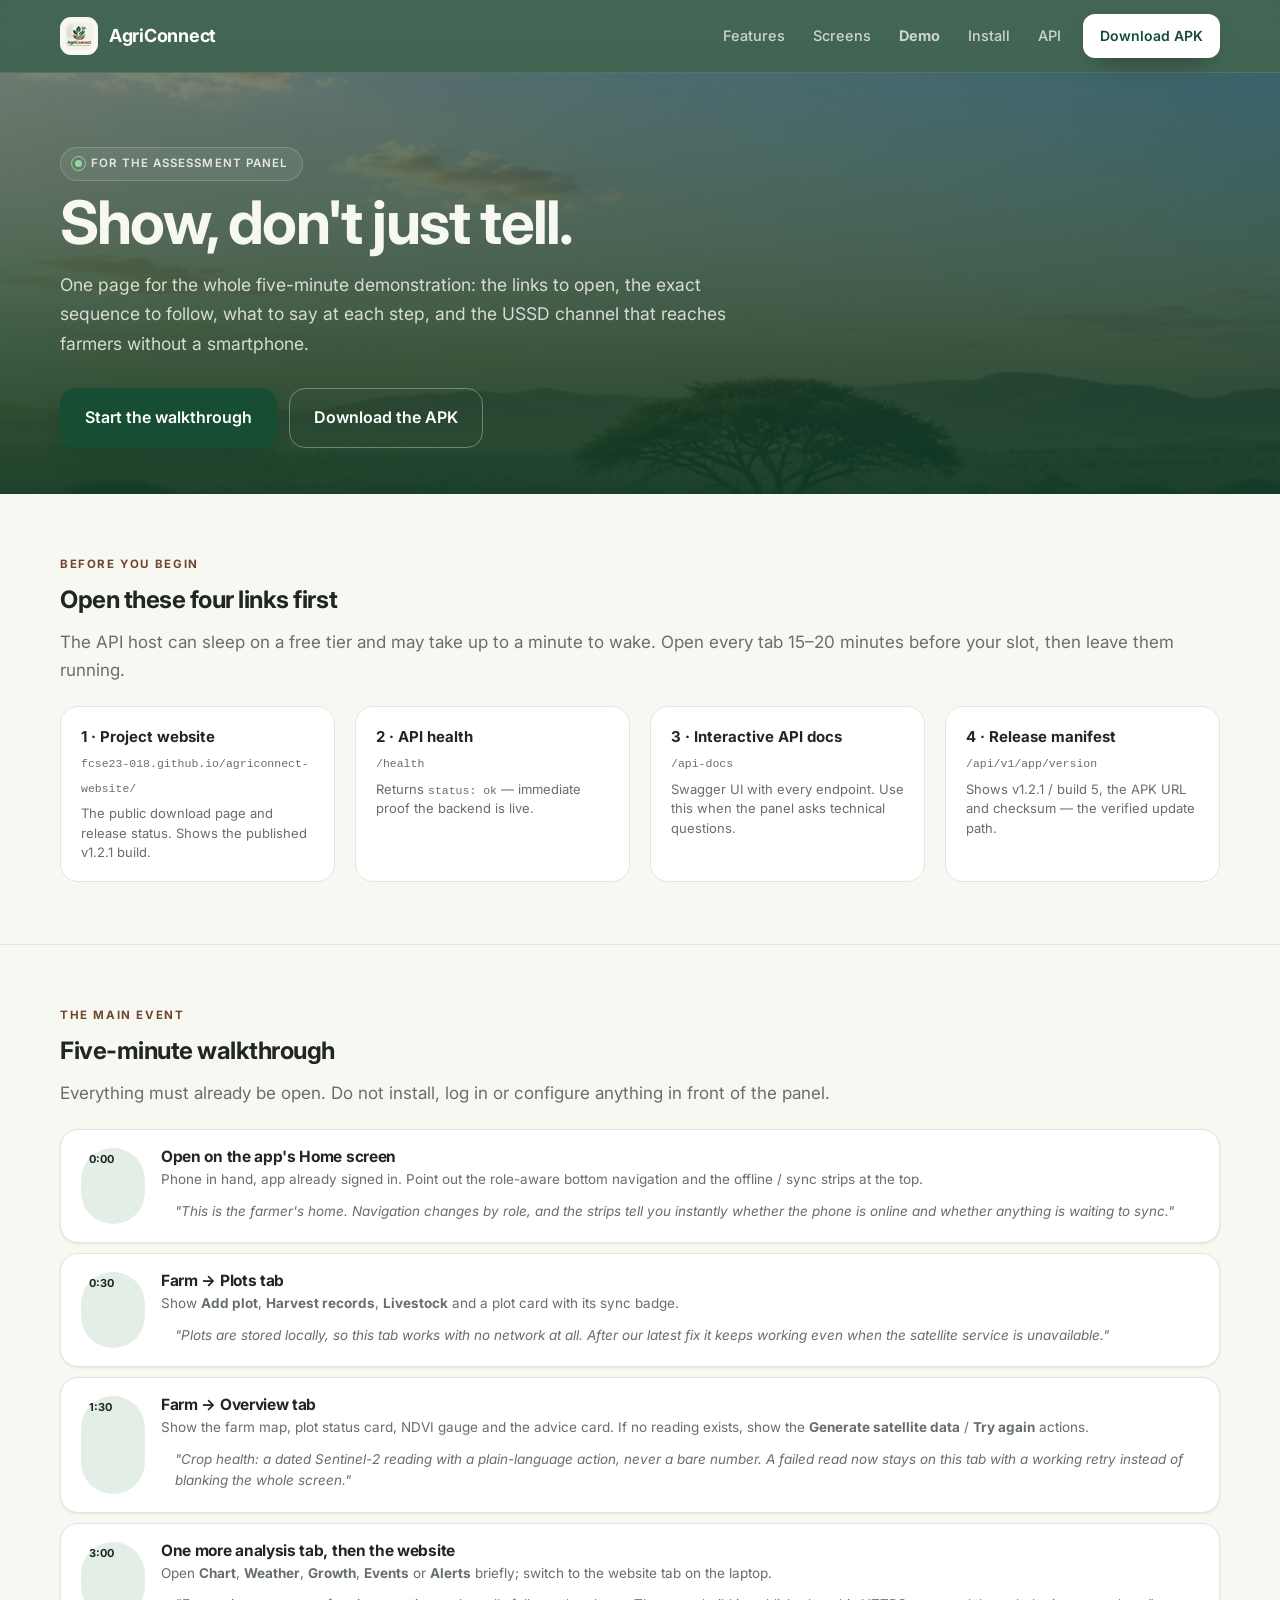
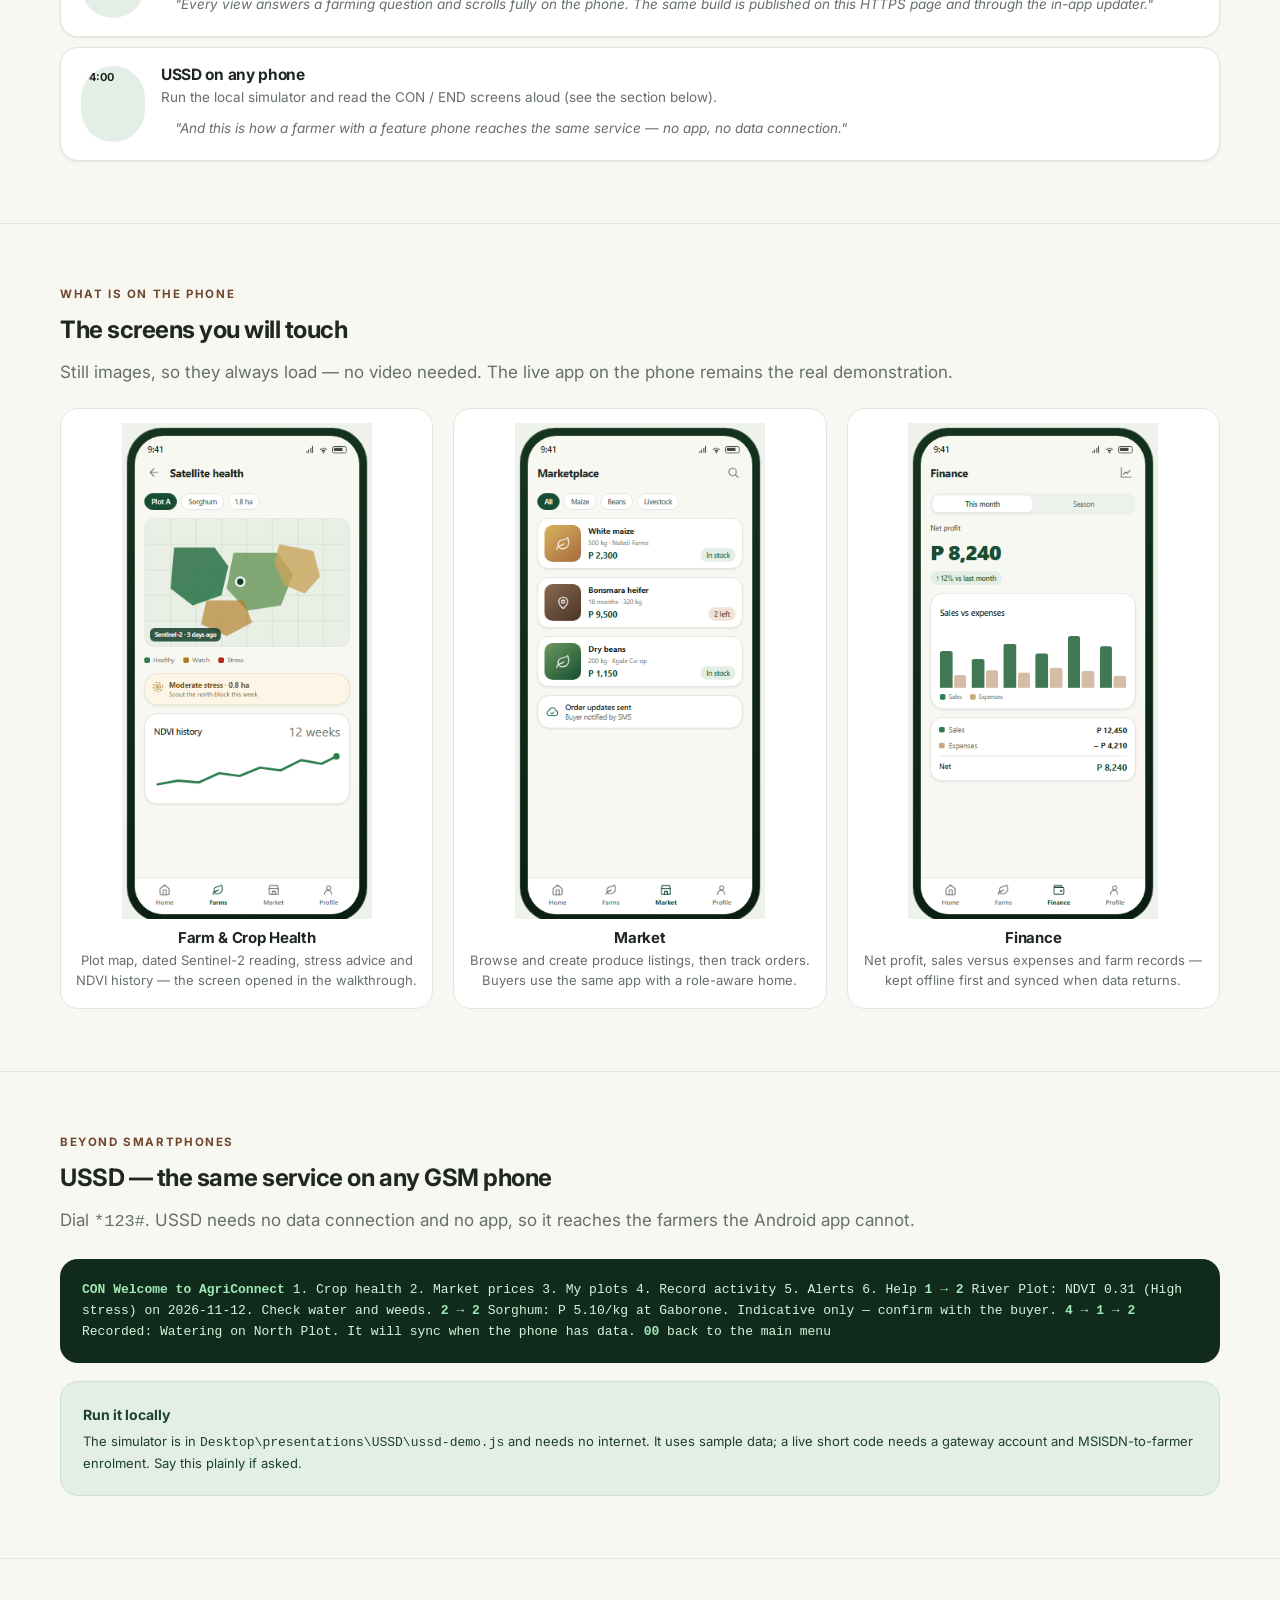
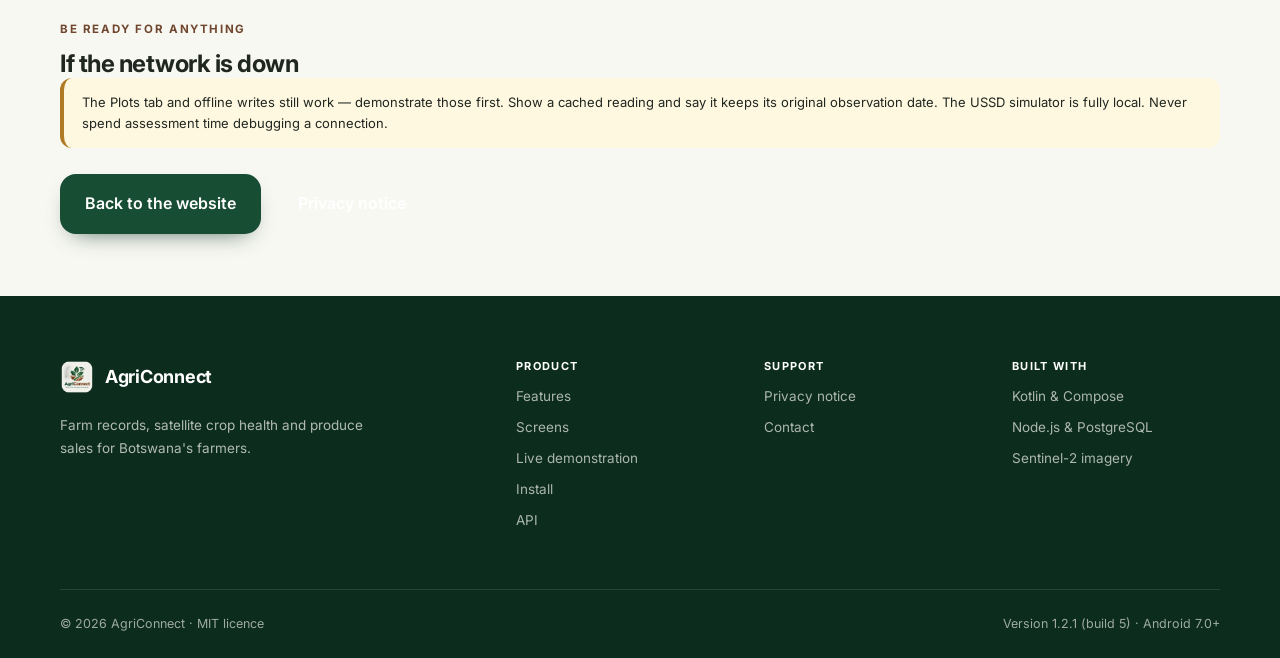
==== commit cf7136ba: "Use still screenshots on the demo page instead of video" ====
--- a/demo.html
+++ b/demo.html
@@ -26,10 +26,10 @@
   .demo-link strong { display:block; font-size:15px; color:var(--primary); }
   .demo-link code { font-size:11.5px; color:var(--muted); word-break:break-all; }
   .demo-link span { display:block; margin-top:6px; color:var(--muted); font-size:13px; line-height:1.5; }
-  .phone-note { border:1px solid var(--border); border-radius:18px; background:#fff; padding:16px 18px; }
-  .phone-note .top { display:flex; align-items:center; justify-content:space-between; gap:8px; margin-bottom:10px; }
-  .phone-note .top strong { font-size:14px; }
-  .phone-note ul { margin:0; padding-left:18px; color:var(--muted); font-size:13px; line-height:1.6; }
+  .screen-shot { margin:0; padding:14px 14px 18px; border:1px solid var(--border); border-radius:18px; background:#fff; text-align:center; }
+  .screen-shot img { display:block; width:100%; max-width:250px; height:auto; margin:0 auto 10px; }
+  .screen-shot h3 { font-size:15px; }
+  .screen-shot p { margin-top:4px; color:var(--muted); font-size:13px; line-height:1.55; }
   .ussd { background:#102b1c; color:#d8f3dd; border-radius:18px; padding:20px 22px; font-family:ui-monospace,Consolas,monospace; font-size:13px; line-height:1.65; overflow-x:auto; }
   .ussd b { color:#9fe8b4; }
   .say { border-left:3px solid var(--primary); padding:2px 0 2px 14px; margin-top:8px; color:var(--muted); font-size:13.5px; font-style:italic; line-height:1.6; }
@@ -152,20 +152,23 @@
   <div class="wrap">
     <p class="kicker">What is on the phone</p>
     <h2>The screens you will touch</h2>
-    <p class="section-lead">Keep this as a memory aid. The live app is the real demonstration.</p>
+    <p class="section-lead">Still images, so they always load — no video needed. The live app on the phone remains the real demonstration.</p>
     <div class="grid grid-3" style="margin-top:22px">
-      <div class="phone-note">
-        <div class="top"><strong>Farm &amp; Crop Health</strong><span class="pill pill-good">7 tabs</span></div>
-        <ul><li>Plots — local list, add plot, harvest &amp; livestock shortcuts</li><li>Overview — map, NDVI, advice, boundary</li><li>Chart · Weather · Growth · Events · Alerts</li></ul>
-      </div>
-      <div class="phone-note">
-        <div class="top"><strong>Dashboard &amp; finance</strong><span class="pill pill-soft">Home</span></div>
-        <ul><li>Role-aware shortcuts and farm summary</li><li>Sales, expenses and balances</li><li>Offline banner and pending-sync counter</li></ul>
-      </div>
-      <div class="phone-note">
-        <div class="top"><strong>Market &amp; orders</strong><span class="pill pill-soft">Trade</span></div>
-        <ul><li>Create and browse produce listings</li><li>Orders and order detail</li><li>Notifications and profile / settings</li></ul>
-      </div>
+      <figure class="screen-shot">
+        <img src="assets/screen-crop-health.png" alt="AgriConnect crop health screen showing a plot map, stress alert and NDVI history chart" />
+        <h3>Farm &amp; Crop Health</h3>
+        <p>Plot map, dated Sentinel-2 reading, stress advice and NDVI history — the screen opened in the walkthrough.</p>
+      </figure>
+      <figure class="screen-shot">
+        <img src="assets/screen-market.png" alt="AgriConnect marketplace screen with produce listings" />
+        <h3>Market</h3>
+        <p>Browse and create produce listings, then track orders. Buyers use the same app with a role-aware home.</p>
+      </figure>
+      <figure class="screen-shot">
+        <img src="assets/screen-finance.png" alt="AgriConnect finance screen showing net profit and a sales chart" />
+        <h3>Finance</h3>
+        <p>Net profit, sales versus expenses and farm records — kept offline first and synced when data returns.</p>
+      </figure>
     </div>
   </div>
 </section>
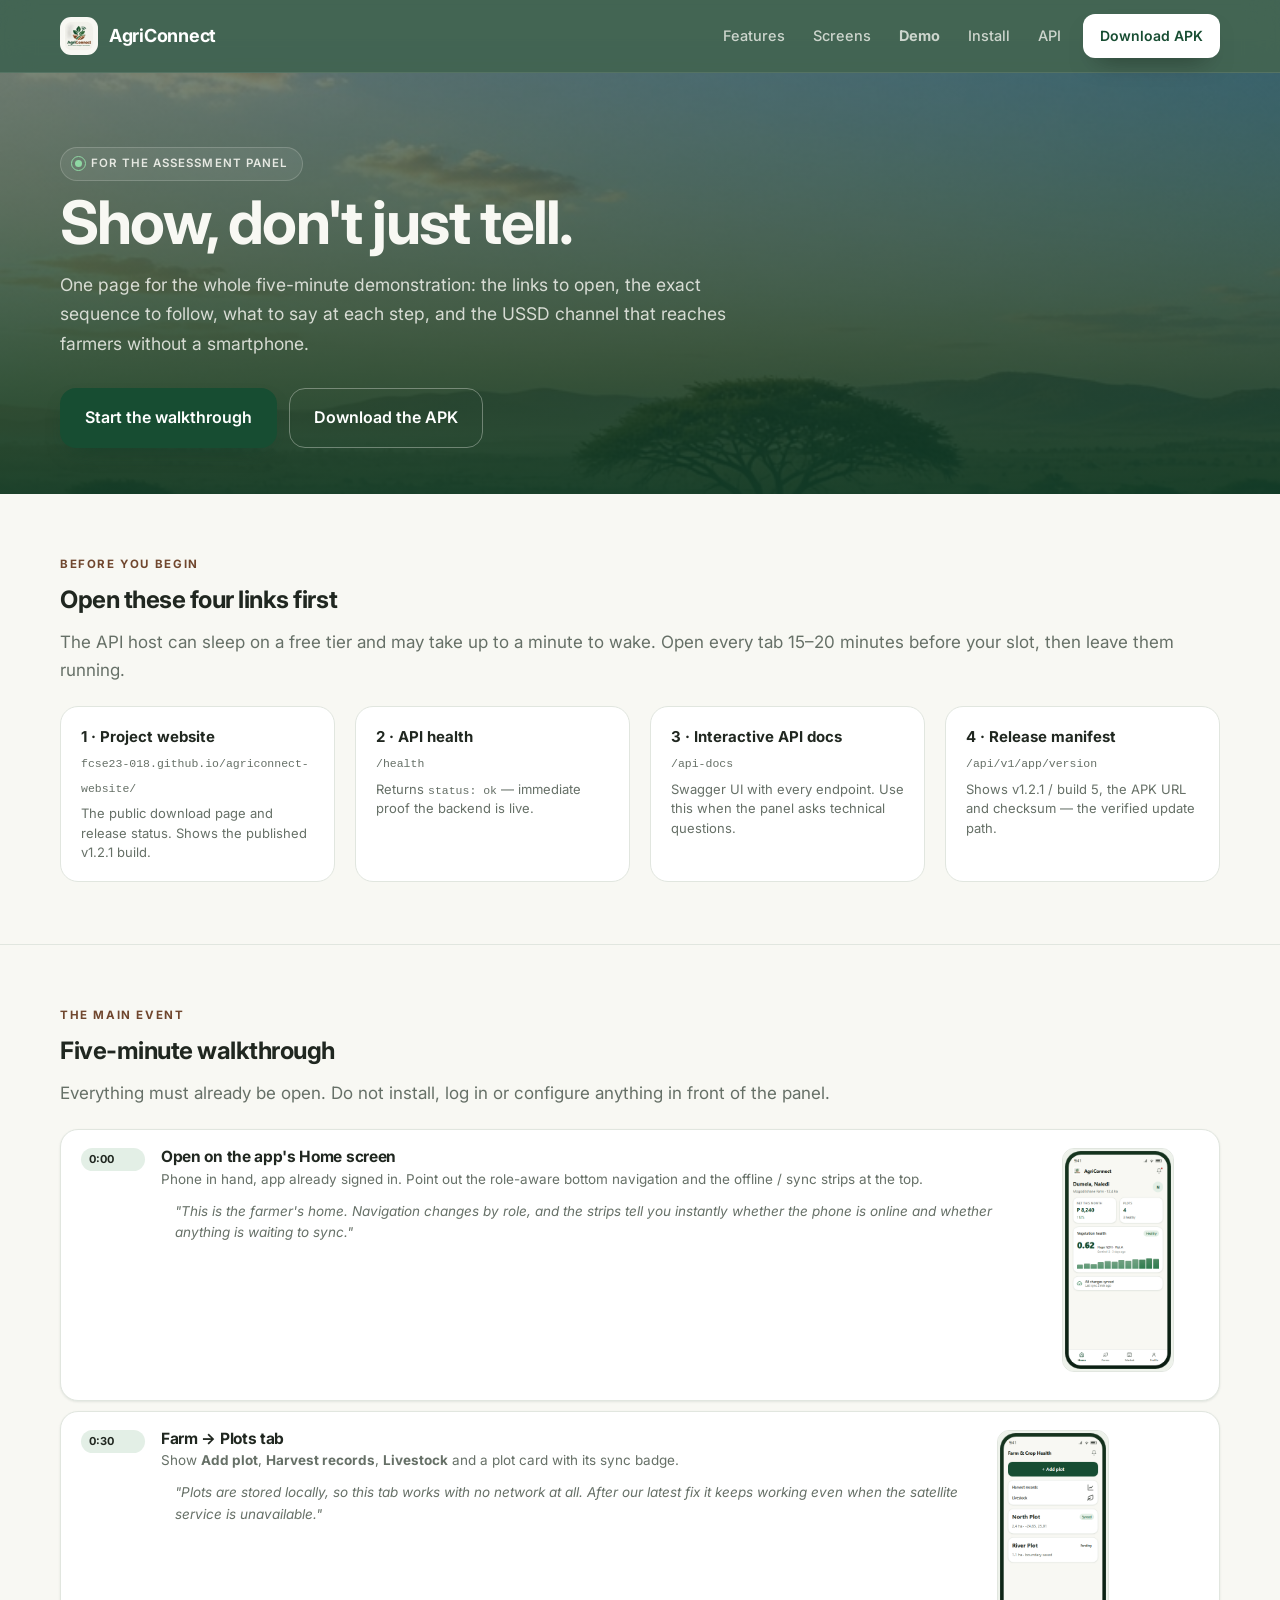
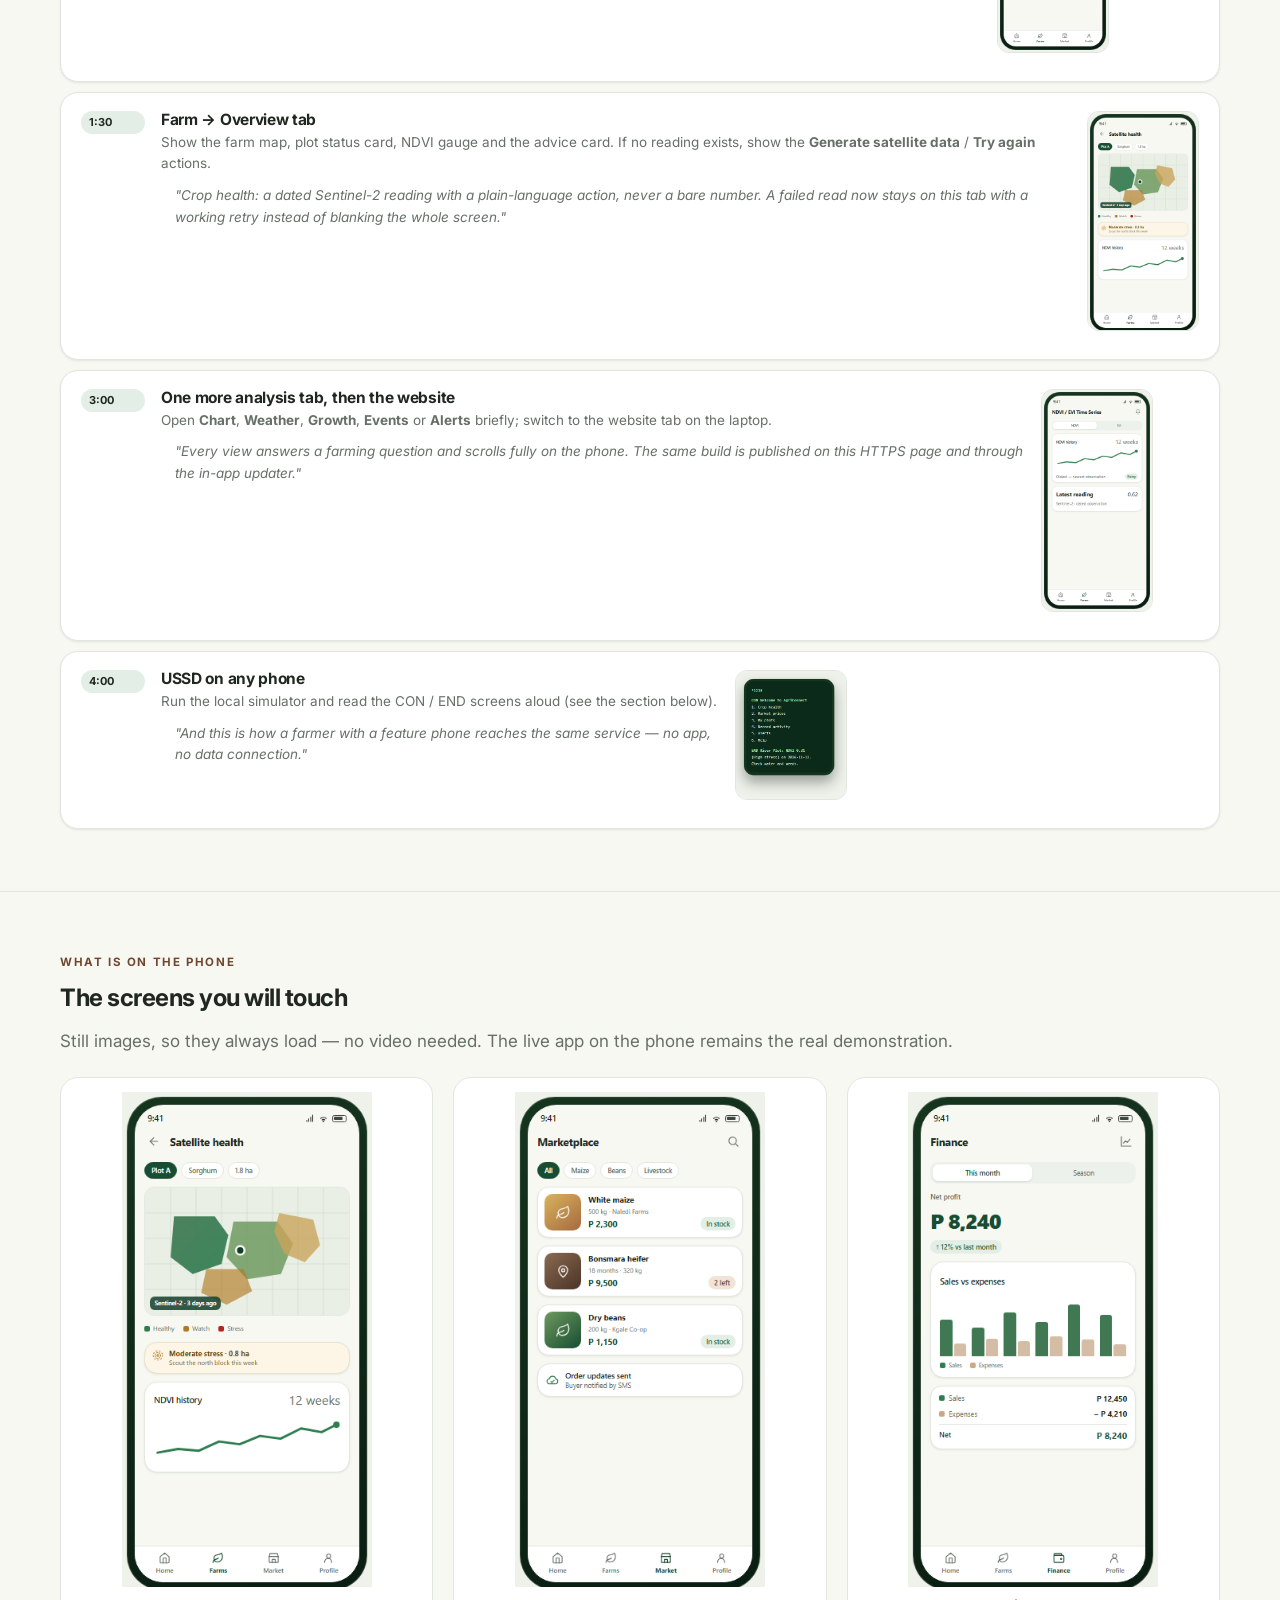
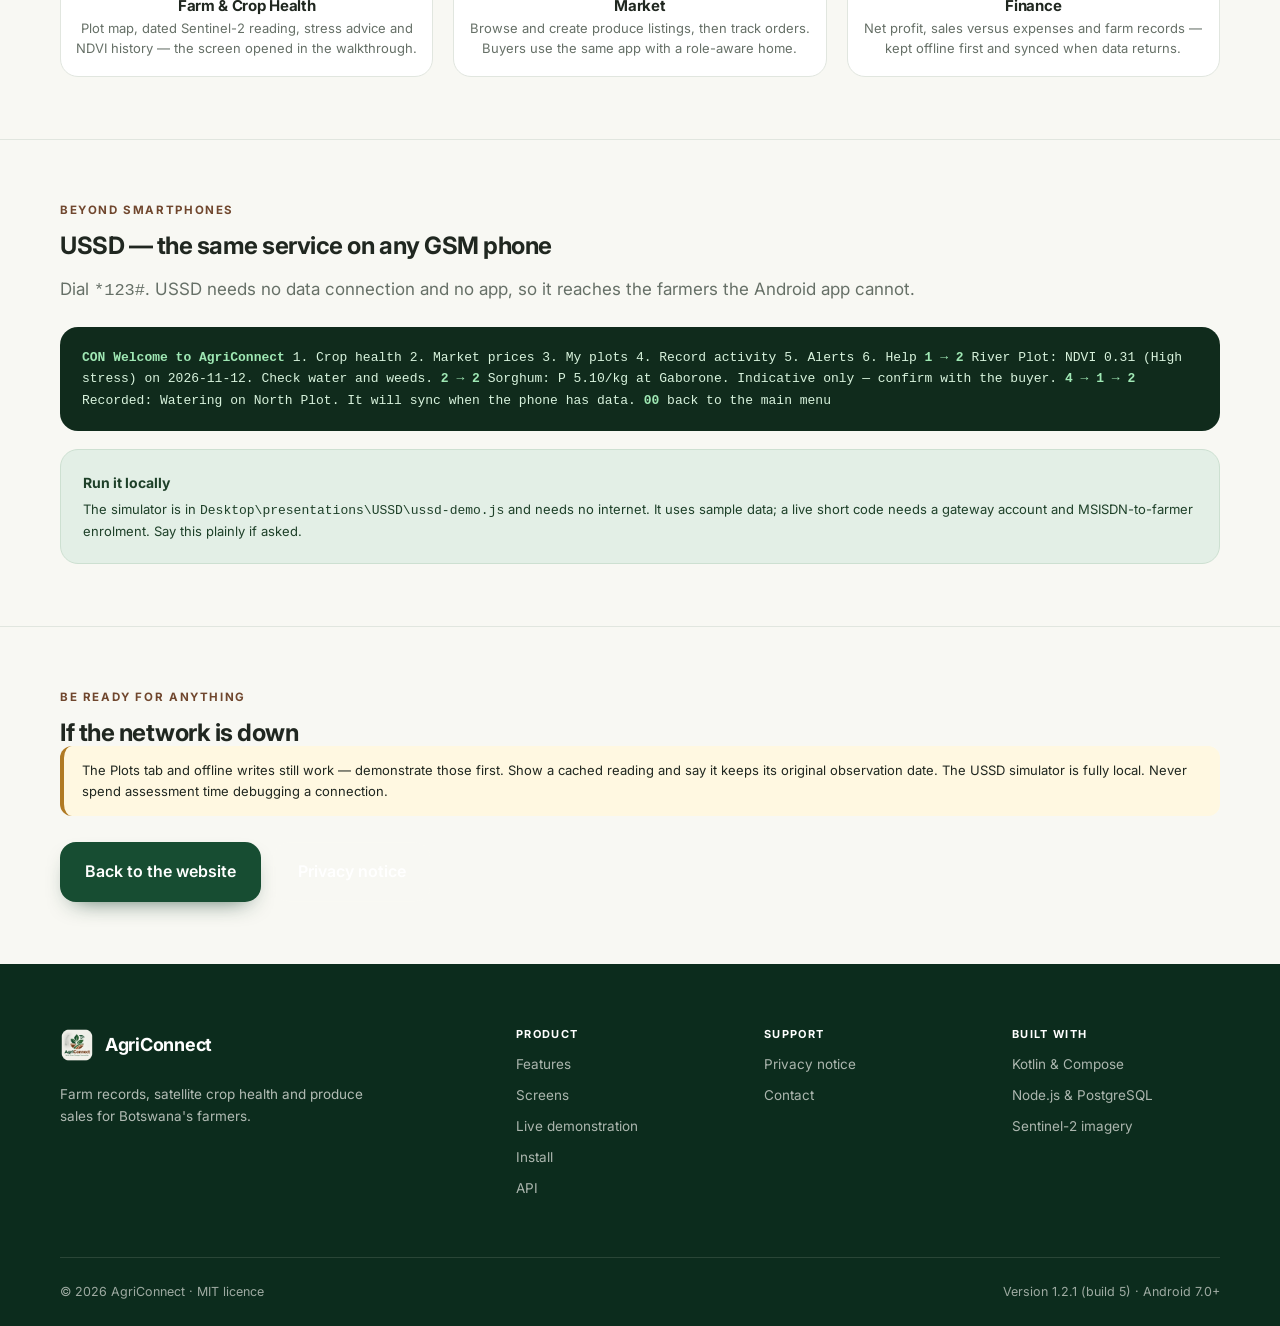
==== commit f2a2ca5a: "Add an image to each step of the demonstration walkthrough" ====
--- a/demo.html
+++ b/demo.html
@@ -20,7 +20,7 @@
   .demo-hero .lead { max-width: 720px; }
   .section { padding: 62px 0; }
   .section + .section { border-top: 1px solid var(--border); }
-  .time { display:inline-block; min-width:64px; padding:3px 8px; border-radius:var(--pill); background:var(--green-container); color:var(--primary); font-size:11px; font-weight:700; }
+  .time { display:inline-block; min-width:64px; padding:3px 8px; border-radius:var(--pill); background:var(--green-container); color:var(--primary); font-size:11px; font-weight:700; align-self:flex-start; flex:none; }
   .demo-link { display:block; padding:18px 20px; border:1px solid var(--border); border-radius:18px; background:#fff; text-decoration:none; color:inherit; }
   .demo-link:hover { border-color:var(--primary); box-shadow:var(--shadow-card); }
   .demo-link strong { display:block; font-size:15px; color:var(--primary); }
@@ -32,6 +32,8 @@
   .screen-shot p { margin-top:4px; color:var(--muted); font-size:13px; line-height:1.55; }
   .ussd { background:#102b1c; color:#d8f3dd; border-radius:18px; padding:20px 22px; font-family:ui-monospace,Consolas,monospace; font-size:13px; line-height:1.65; overflow-x:auto; }
   .ussd b { color:#9fe8b4; }
+  .step-shot { float:right; width:112px; margin:0 0 10px 16px; border-radius:12px; border:1px solid var(--border); }
+  @media (max-width: 760px) { .step-shot { float:none; display:block; margin:10px auto; width:150px; } }
   .say { border-left:3px solid var(--primary); padding:2px 0 2px 14px; margin-top:8px; color:var(--muted); font-size:13.5px; font-style:italic; line-height:1.6; }
   .warn { border-left:4px solid var(--warning); background:#fff8e1; padding:14px 18px; border-radius:12px; font-size:13px; line-height:1.6; }
   @media (max-width: 760px) { .demo-hero { padding:48px 0 30px; } .section { padding:44px 0; } }
@@ -114,31 +116,36 @@
        anything in front of the panel.</p>
     <ol class="steps" style="margin-top:22px">
       <li><span class="time">0:00</span>
-        <div><h3>Open on the app's Home screen</h3>
+        <div>
+          <img class="step-shot" src="assets/step-1-home.png" alt="AgriConnect home screen with role-aware tabs and sync status" /><h3>Open on the app's Home screen</h3>
           <p>Phone in hand, app already signed in. Point out the role-aware bottom navigation and the offline / sync strips at the top.</p>
           <div class="say">"This is the farmer's home. Navigation changes by role, and the strips tell you instantly whether the phone is online and whether anything is waiting to sync."</div>
         </div>
       </li>
       <li><span class="time">0:30</span>
-        <div><h3>Farm → Plots tab</h3>
+        <div>
+          <img class="step-shot" src="assets/step-2-plots.png" alt="Plots tab with add plot, record shortcuts and plot cards" /><h3>Farm → Plots tab</h3>
           <p>Show <b>Add plot</b>, <b>Harvest records</b>, <b>Livestock</b> and a plot card with its sync badge.</p>
           <div class="say">"Plots are stored locally, so this tab works with no network at all. After our latest fix it keeps working even when the satellite service is unavailable."</div>
         </div>
       </li>
       <li><span class="time">1:30</span>
-        <div><h3>Farm → Overview tab</h3>
+        <div>
+          <img class="step-shot" src="assets/screen-crop-health.png" alt="Crop health overview with plot map and NDVI advice" /><h3>Farm → Overview tab</h3>
           <p>Show the farm map, plot status card, NDVI gauge and the advice card. If no reading exists, show the <b>Generate satellite data</b> / <b>Try again</b> actions.</p>
           <div class="say">"Crop health: a dated Sentinel-2 reading with a plain-language action, never a bare number. A failed read now stays on this tab with a working retry instead of blanking the whole screen."</div>
         </div>
       </li>
       <li><span class="time">3:00</span>
-        <div><h3>One more analysis tab, then the website</h3>
+        <div>
+          <img class="step-shot" src="assets/step-4-analysis.png" alt="Analysis tab showing the NDVI time-series chart" /><h3>One more analysis tab, then the website</h3>
           <p>Open <b>Chart</b>, <b>Weather</b>, <b>Growth</b>, <b>Events</b> or <b>Alerts</b> briefly; switch to the website tab on the laptop.</p>
           <div class="say">"Every view answers a farming question and scrolls fully on the phone. The same build is published on this HTTPS page and through the in-app updater."</div>
         </div>
       </li>
       <li><span class="time">4:00</span>
-        <div><h3>USSD on any phone</h3>
+        <div>
+          <img class="step-shot" src="assets/step-5-ussd.png" alt="USSD menus on a basic handset" /><h3>USSD on any phone</h3>
           <p>Run the local simulator and read the CON / END screens aloud (see the section below).</p>
           <div class="say">"And this is how a farmer with a feature phone reaches the same service — no app, no data connection."</div>
         </div>
